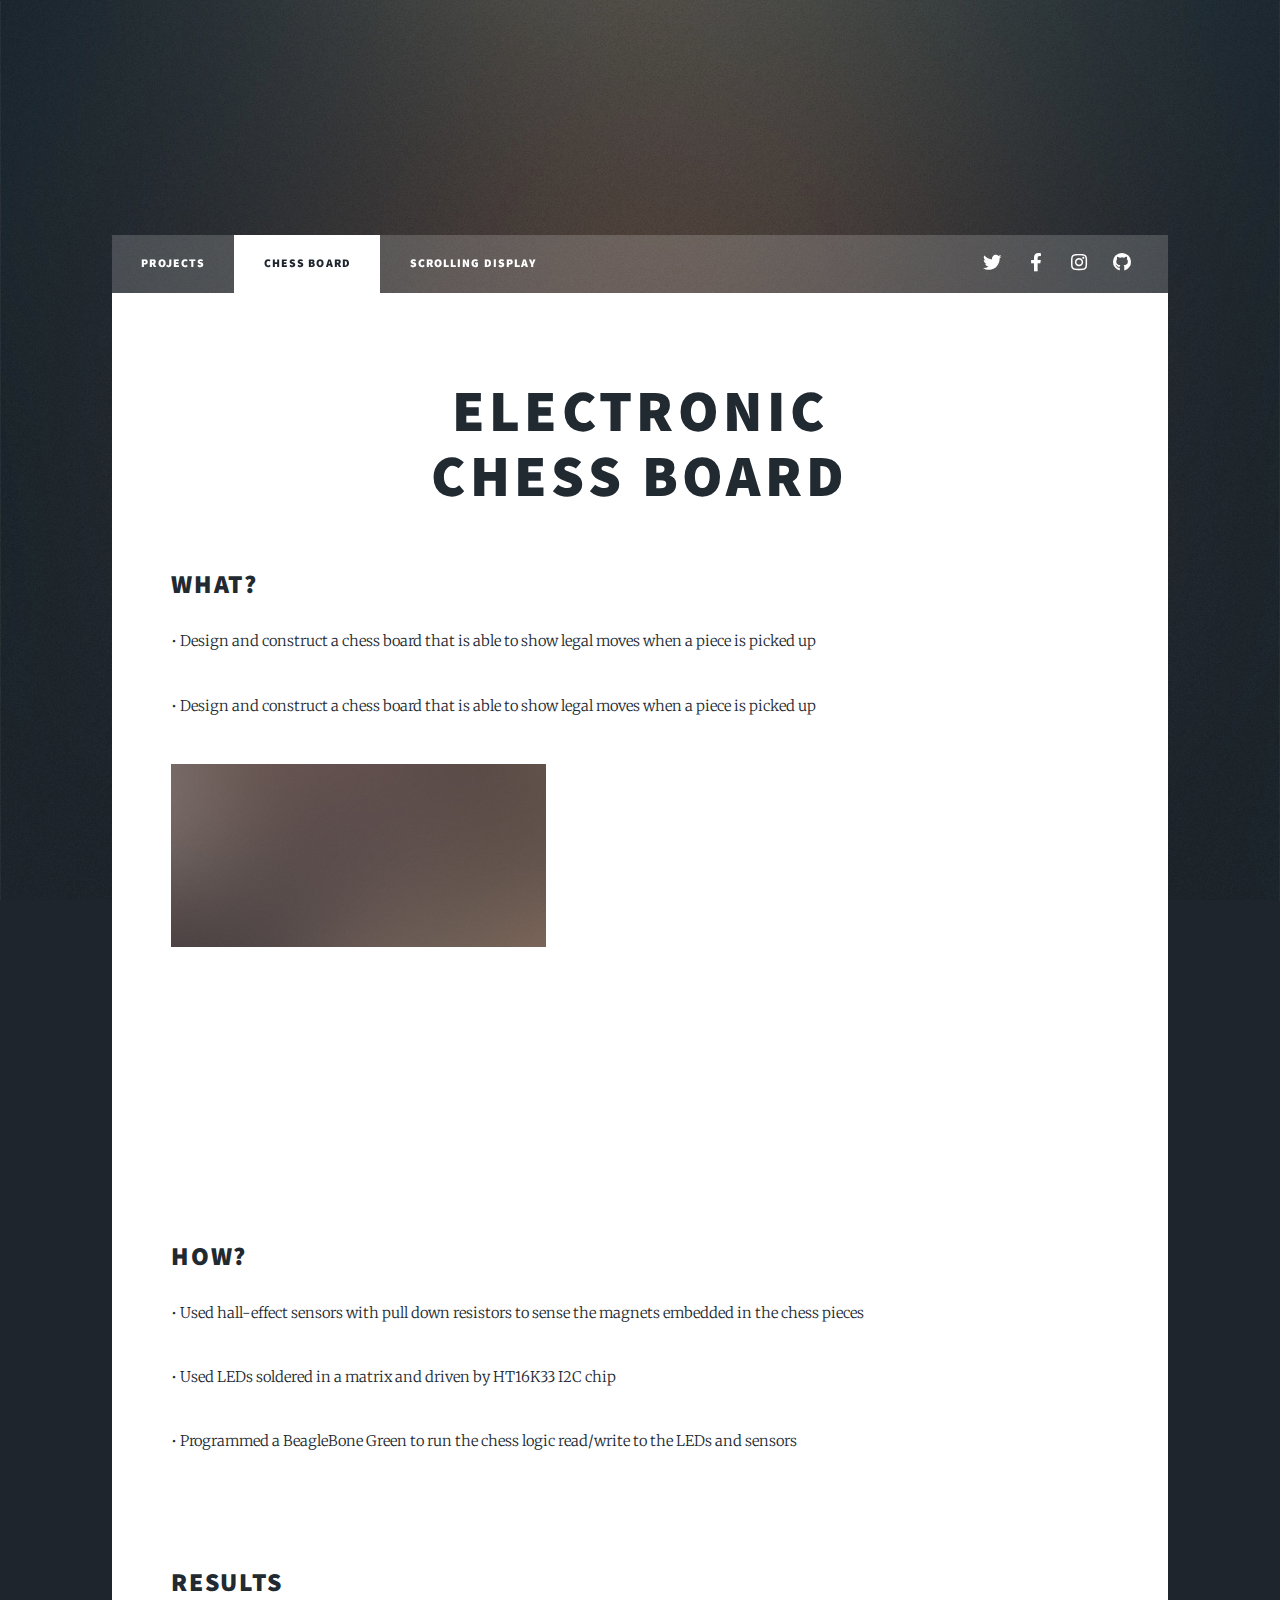
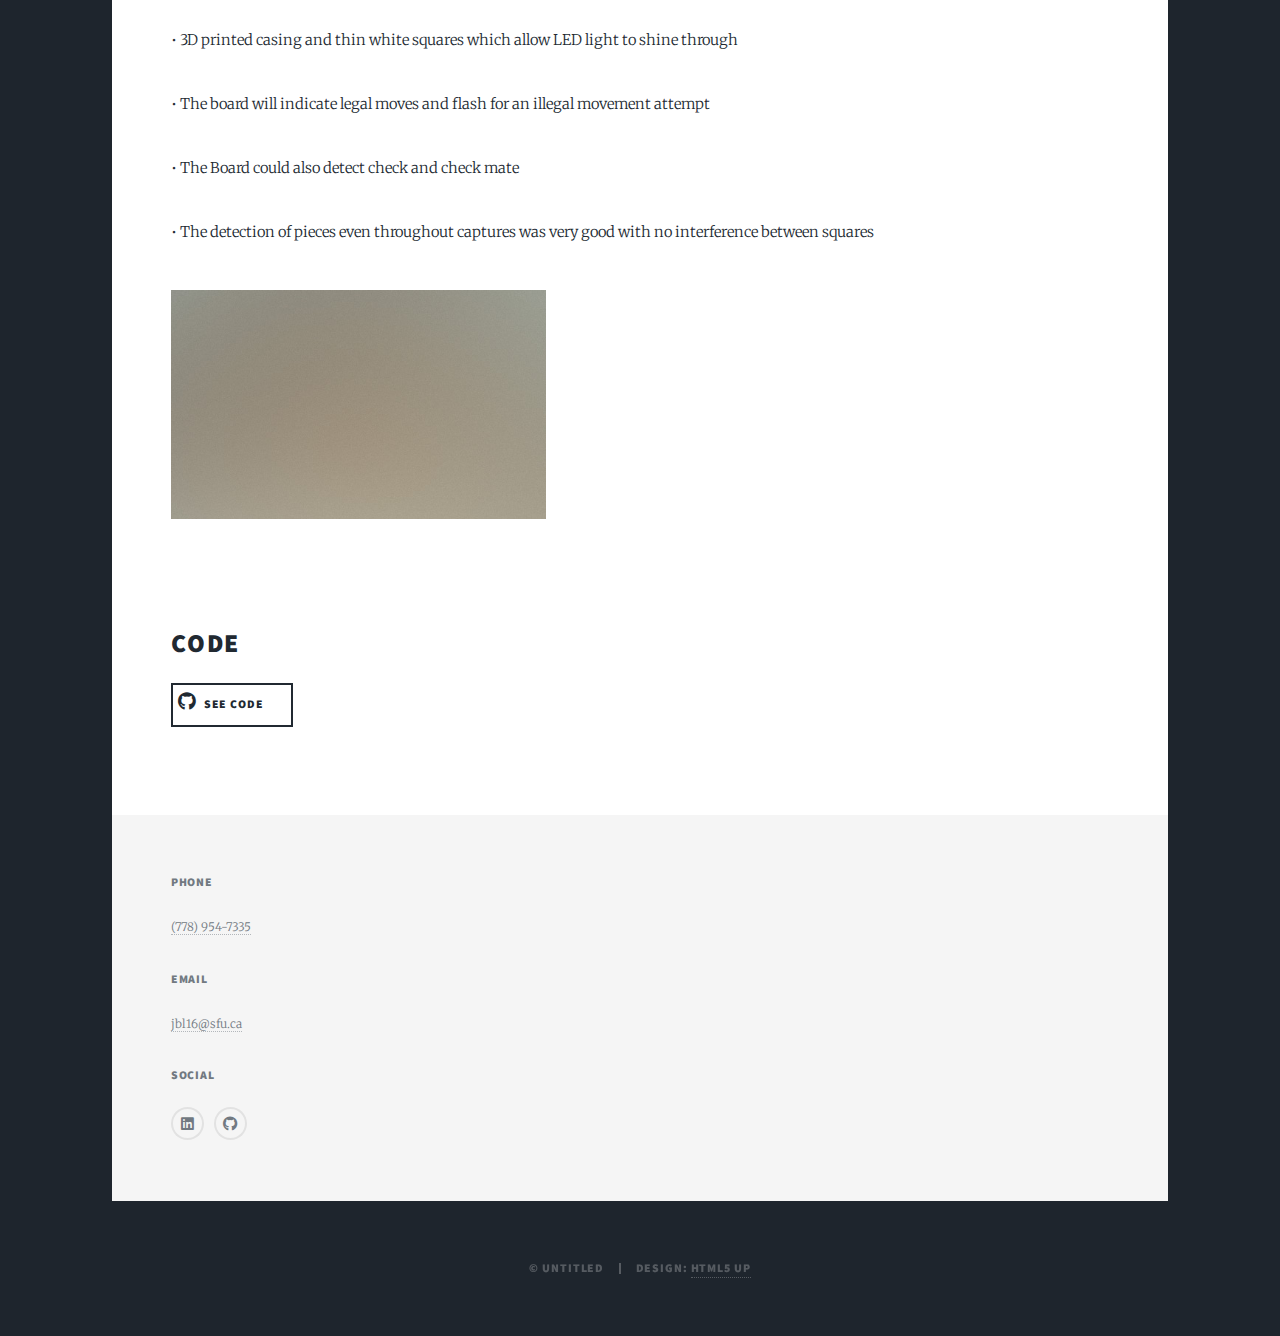
==== chess.html @ 7f292032 "Add files via upload" ====
<!DOCTYPE HTML>
<!--
	Massively by HTML5 UP
	html5up.net | @ajlkn
	Free for personal and commercial use under the CCA 3.0 license (html5up.net/license)
-->
<html>
	<head>
		<title>Generic Page - Massively by HTML5 UP</title>
		<meta charset="utf-8" />
		<meta name="viewport" content="width=device-width, initial-scale=1, user-scalable=no" />
		<link rel="stylesheet" href="assets/css/main.css" />
		<noscript><link rel="stylesheet" href="assets/css/noscript.css" /></noscript>
	</head>
	<body class="is-preload">

		<!-- Wrapper -->
			<div id="wrapper">

				<!-- Header -->
					<header id="header">
					
					</header>

				<!-- Nav -->
					<nav id="nav">
						<ul class="links">
							<li><a href="index.html">Projects</a></li>
							<li class="active"><a href="chess.html">chess Board</a></li>
							<li><a href="fpga.html">scrolling display</a></li>
						</ul>
						<ul class="icons">
							<li><a href="#" class="icon brands fa-twitter"><span class="label">Twitter</span></a></li>
							<li><a href="#" class="icon brands fa-facebook-f"><span class="label">Facebook</span></a></li>
							<li><a href="#" class="icon brands fa-instagram"><span class="label">Instagram</span></a></li>
							<li><a href="#" class="icon brands fa-github"><span class="label">GitHub</span></a></li>
						</ul>
					</nav>

				<!-- Main -->
					<div id="main">

						<!-- Post -->
							<section class="post">
								<header class="major">
									<h1>Electronic<br />
									chess board</h1>
								
								</header>
								<div class="text-section">
									<h2>What?</h2>
									<p>•	Design and construct a chess board that is able to show legal moves when a piece is picked up</p>
									<p>•	Design and construct a chess board that is able to show legal moves when a piece is picked up</p>
									</div>
								<div class="image left"><img src="images/pic01.jpg" alt="" /></div>
								
							
								<div><span style="padding-left:30px;"></span></div>
								<div><span style="padding-left:30px;"></span></div>
								<div><span style="padding-left:30px;"></span></div>
								<div><span style="padding-left:30px;"></span></div>
								<div><span style="padding-left:30px;"></span></div>
								<div><span style="padding-left:30px;"></span></div>
								<div><span style="padding-left:30px;"></span></div>
								<div><span style="padding-left:30px;"></span></div>
								<div><span style="padding-left:30px;"></span></div>
								<div><span style="padding-left:30px;"></span></div>
								<div><span style="padding-left:30px;"></span></div>
								<div><span style="padding-left:30px;"></span></div>
								<div><span style="padding-left:30px;"></span></div>
								<div><span style="padding-left:30px;"></span></div>
								<div class="text-section">
								<h2>How?</h2>
								<p>•	Used hall-effect sensors with pull down resistors to sense the magnets embedded in the chess pieces</p>
								<p>•	Used LEDs soldered in a matrix and driven by HT16K33 I2C chip</p>
								<p>•	Programmed a BeagleBone Green to run the chess logic read/write to the LEDs and sensors</p>	
							
								<div class="image fit"><img src="images/open.jpg" alt="" /></div>
								<div><span style="padding-left:30px;"></span></div>

								
								<div class="text-section">
									<h2>Results</h2>
									<p>•	3D printed casing and thin white squares which allow LED light to shine through</p>
									<p>•	The board will indicate legal moves and flash for an illegal movement attempt</p>
									<p>•	The Board could also detect check and check mate</p>	
									<p>•	The detection of pieces even throughout captures was very good with no interference between squares </p>	
									</div>
								<div class="image left"><img src="images/pic02.jpg" alt="" /></div>
								<div><span style="padding-left:30px;"></span></div>
								<div><span style="padding-left:30px;"></span></div>
								<div><span style="padding-left:30px;"></span></div>
								<div><span style="padding-left:30px;"></span></div>
								<div><span style="padding-left:30px;"></span></div>
								<div><span style="padding-left:30px;"></span></div>
								<div><span style="padding-left:30px;"></span></div>
								<div><span style="padding-left:30px;"></span></div>
								<div><span style="padding-left:30px;"></span></div>
								<div><span style="padding-left:30px;"></span></div>
								
								<div class="text-section">
								<h2>Code</h2>
								<ul class="icons button">
								<li><a href="https://github.com/cactuscontact/Chess-Board" class="icon brands alt fa-github"><span class="label">GitHub</span>see code</a></li>
							    </ul>
							    </div>
							</section>

							

					</div>
					

				<!-- Footer -->
				<footer id="footer">
					<section>
						
					<section class="split contact">
						
						<section>
							<h3>Phone</h3>
							<p><a href="#">(778) 954-7335</a></p>
						</section>
						<section>
							<h3>Email</h3>
							<p><a href="#">jbl16@sfu.ca</a></p>
						</section>
						<section>
							<h3>Social</h3>
							<ul class="icons alt">
								<li><a href="https://www.linkedin.com/in/joellerner-ee" class="icon brands alt fa-linkedin"><span class="label">linkedin</span></a></li>
								<li><a href="https://github.com/cactuscontact" class="icon brands alt fa-github"><span class="label">GitHub</span></a></li>
							</ul>
						</section>
					</section>
				</footer>

				<!-- Copyright -->
					<div id="copyright">
						<ul><li>&copy; Untitled</li><li>Design: <a href="https://html5up.net">HTML5 UP</a></li></ul>
					</div>

			</div>

		<!-- Scripts -->
			<script src="assets/js/jquery.min.js"></script>
			<script src="assets/js/jquery.scrollex.min.js"></script>
			<script src="assets/js/jquery.scrolly.min.js"></script>
			<script src="assets/js/browser.min.js"></script>
			<script src="assets/js/breakpoints.min.js"></script>
			<script src="assets/js/util.js"></script>
			<script src="assets/js/main.js"></script>

	</body>
</html>
---- assets/css/main.css ----
@import url(fontawesome-all.min.css);
@import url("https://fonts.googleapis.com/css?family=Merriweather:300,700,300italic,700italic|Source+Sans+Pro:900");

/*
	Massively by HTML5 UP
	html5up.net | @ajlkn
	Free for personal and commercial use under the CCA 3.0 license (html5up.net/license)
*/

html, body, div, span, applet, object,
iframe, h1, h2, h3, h4, h5, h6, p, blockquote,
pre, a, abbr, acronym, address, big, cite,
code, del, dfn, em, img, ins, kbd, q, s, samp,
small, strike, strong, sub, sup, tt, var, b,
u, i, center, dl, dt, dd, ol, ul, li, fieldset,
form, label, legend, table, caption, tbody,
tfoot, thead, tr, th, td, article, aside,
canvas, details, embed, figure, figcaption,
footer, header, hgroup, menu, nav, output, ruby,
section, summary, time, mark, audio, video {
	margin: 0;
	padding: 0;
	border: 0;
	font-size: 100%;
	font: inherit;
	vertical-align: baseline;}

article, aside, details, figcaption, figure,
footer, header, hgroup, menu, nav, section {
	display: block;}

body {
	line-height: 1;
}

ol, ul {
	list-style: none;
}

blockquote, q {
	quotes: none;
}

	blockquote:before, blockquote:after, q:before, q:after {
		content: '';
		content: none;
	}

table {
	border-collapse: collapse;
	border-spacing: 0;
}

body {
	-webkit-text-size-adjust: none;
}

mark {
	background-color: transparent;
	color: inherit;
}

input::-moz-focus-inner {
	border: 0;
	padding: 0;
}

input, select, textarea {
	-moz-appearance: none;
	-webkit-appearance: none;
	-ms-appearance: none;
	appearance: none;
}

/* Basic */

	@-ms-viewport {
		width: device-width;
	}

	body {
		-ms-overflow-style: scrollbar;
	}

	@media screen and (max-width: 480px) {

		html, body {
			min-width: 320px;
		}

	}

	html {
		box-sizing: border-box;
	}

	*, *:before, *:after {
		box-sizing: inherit;
	}

	body {
		background-color: #1e252d;
	}

		body.is-preload *, body.is-preload *:before, body.is-preload *:after {
			-moz-animation: none !important;
			-webkit-animation: none !important;
			-ms-animation: none !important;
			animation: none !important;
			-moz-transition: none !important;
			-webkit-transition: none !important;
			-ms-transition: none !important;
			transition: none !important;
		}

/* Type */

	html {
		font-size: 16pt;
	}

		@media screen and (max-width: 1680px) {

			html {
				font-size: 12pt;
			}

		}

		@media screen and (max-width: 1280px) {

			html {
				font-size: 11pt;
			}

		}

		@media screen and (max-width: 360px) {

			html {
				font-size: 10pt;
			}

		}

	body {
		color: #212931;
	}

	body, input, select, textarea {
		font-family: "Merriweather", Georgia, serif;
		font-weight: 300;
		font-size: 1rem;
		line-height: 2.375;
	}

	a {
		-moz-transition: color 0.2s ease-in-out, background-color 0.2s ease-in-out, border-color 0.2s ease-in-out, box-shadow 0.2s ease-in-out;
		-webkit-transition: color 0.2s ease-in-out, background-color 0.2s ease-in-out, border-color 0.2s ease-in-out, box-shadow 0.2s ease-in-out;
		-ms-transition: color 0.2s ease-in-out, background-color 0.2s ease-in-out, border-color 0.2s ease-in-out, box-shadow 0.2s ease-in-out;
		transition: color 0.2s ease-in-out, background-color 0.2s ease-in-out, border-color 0.2s ease-in-out, box-shadow 0.2s ease-in-out;
		border-bottom: dotted 1px;
		text-decoration: none;
	}

		a:hover {
			border-bottom-color: transparent;
		}

	strong, b {
		font-weight: 600;
	}

	em, i {
		font-style: italic;
	}

	p {
		text-align: justify;
		margin: 0 0 2rem 0;
	}

	h1, h2, h3, h4, h5, h6 {
		font-family: "Source Sans Pro", Helvetica, sans-serif;
		font-weight: 900;
		line-height: 1.5;
		letter-spacing: 0.075em;
		text-transform: uppercase;
		margin: 0 0 1rem 0;
	}

		h1 a, h2 a, h3 a, h4 a, h5 a, h6 a {
			border-bottom: 0;
			color: inherit;
			text-decoration: none;
		}

	h1 {
		font-size: 4rem;
		line-height: 1.1;
		margin: 0 0 2rem 0;
	}

	h2 {
		font-size: 1.75rem;
		line-height: 1.3;
		margin: 0 0 1.5rem 0;
	}

	h3 {
		font-size: 1.25rem;
		margin: 0 0 1.5rem 0;
	}

	h4 {
		font-size: 1rem;
	}

	h5 {
		font-size: 0.9rem;
	}

	h6 {
		font-size: 0.8rem;
	}

	sub {
		font-size: 0.8rem;
		position: relative;
		top: 0.5rem;
	}

	sup {
		font-size: 0.8rem;
		position: relative;
		top: -0.5rem;
	}

	blockquote {
		border-left: solid 4px;
		font-style: italic;
		margin: 0 0 2rem 0;
		padding: 0.5rem 0 0.5rem 2rem;
	}

	code {
		border: solid 2px;
		font-family: "Courier New", monospace;
		font-size: 0.9rem;
		margin: 0 0.25rem;
		padding: 0.25rem 0.65rem;
	}

	pre {
		-webkit-overflow-scrolling: touch;
		font-family: "Courier New", monospace;
		font-size: 0.9rem;
		margin: 0 0 2rem 0;
	}

		pre code {
			display: block;
			line-height: 1.75;
			padding: 1rem 1.5rem;
			overflow-x: auto;
		}

	hr {
		border: 0;
		border-bottom: solid 2px;
		margin: 3rem 0;
	}

		hr.major {
			margin: 5rem 0;
		}

	.align-left {
		text-align: left;
	}

	.align-center {
		text-align: center;
	}

	.align-right {
		text-align: right;
	}

	input, select, textarea {
		color: #212931;
	}

	a {
		color: #212931;
		border-bottom-color: rgba(33, 41, 49, 0.5);
	}

		a:hover {
			border-bottom-color: transparent;
			color: #18bfef !important;
		}

	strong, b {
		color: #212931;
	}

	h1, h2, h3, h4, h5, h6 {
		color: #212931;
	}

	blockquote {
		border-left-color: #eeeeee;
	}

	code {
		background: rgba(220, 220, 220, 0.25);
		border-color: #eeeeee;
	}

	hr {
		border-bottom-color: #eeeeee;
	}

/* Row */

	.row {
		display: flex;
		flex-wrap: wrap;
		box-sizing: border-box;
		align-items: stretch;
	}

		.row > * {
			box-sizing: border-box;
		}

		.row.gtr-uniform > * > :last-child {
			margin-bottom: 0;
		}

		.row.aln-left {
			justify-content: flex-start;
		}

		.row.aln-center {
			justify-content: center;
		}

		.row.aln-right {
			justify-content: flex-end;
		}

		.row.aln-top {
			align-items: flex-start;
		}

		.row.aln-middle {
			align-items: center;
		}

		.row.aln-bottom {
			align-items: flex-end;
		}

		.row > .imp {
			order: -1;
		}

		.row > .col-1 {
			width: 8.33333%;
		}

		.row > .off-1 {
			margin-left: 8.33333%;
		}

		.row > .col-2 {
			width: 16.66667%;
		}

		.row > .off-2 {
			margin-left: 16.66667%;
		}

		.row > .col-3 {
			width: 25%;
		}

		.row > .off-3 {
			margin-left: 25%;
		}

		.row > .col-4 {
			width: 33.33333%;
		}

		.row > .off-4 {
			margin-left: 33.33333%;
		}

		.row > .col-5 {
			width: 41.66667%;
		}

		.row > .off-5 {
			margin-left: 41.66667%;
		}

		.row > .col-6 {
			width: 50%;
		}

		.row > .off-6 {
			margin-left: 50%;
		}

		.row > .col-7 {
			width: 58.33333%;
		}

		.row > .off-7 {
			margin-left: 58.33333%;
		}

		.row > .col-8 {
			width: 66.66667%;
		}

		.row > .off-8 {
			margin-left: 66.66667%;
		}

		.row > .col-9 {
			width: 75%;
		}

		.row > .off-9 {
			margin-left: 75%;
		}

		.row > .col-10 {
			width: 83.33333%;
		}

		.row > .off-10 {
			margin-left: 83.33333%;
		}

		.row > .col-11 {
			width: 91.66667%;
		}

		.row > .off-11 {
			margin-left: 91.66667%;
		}

		.row > .col-12 {
			width: 100%;
		}

		.row > .off-12 {
			margin-left: 100%;
		}

		.row.gtr-0 {
			margin-top: 0;
			margin-left: 0rem;
		}

			.row.gtr-0 > * {
				padding: 0 0 0 0rem;
			}

			.row.gtr-0.gtr-uniform {
				margin-top: 0rem;
			}

				.row.gtr-0.gtr-uniform > * {
					padding-top: 0rem;
				}

		.row.gtr-25 {
			margin-top: 0;
			margin-left: -0.375rem;
		}

			.row.gtr-25 > * {
				padding: 0 0 0 0.375rem;
			}

			.row.gtr-25.gtr-uniform {
				margin-top: -0.375rem;
			}

				.row.gtr-25.gtr-uniform > * {
					padding-top: 0.375rem;
				}

		.row.gtr-50 {
			margin-top: 0;
			margin-left: -0.75rem;
		}

			.row.gtr-50 > * {
				padding: 0 0 0 0.75rem;
			}

			.row.gtr-50.gtr-uniform {
				margin-top: -0.75rem;
			}

				.row.gtr-50.gtr-uniform > * {
					padding-top: 0.75rem;
				}

		.row {
			margin-top: 0;
			margin-left: -1.5rem;
		}

			.row > * {
				padding: 0 0 0 1.5rem;
			}

			.row.gtr-uniform {
				margin-top: -1.5rem;
			}

				.row.gtr-uniform > * {
					padding-top: 1.5rem;
				}

		.row.gtr-150 {
			margin-top: 0;
			margin-left: -2.25rem;
		}

			.row.gtr-150 > * {
				padding: 0 0 0 2.25rem;
			}

			.row.gtr-150.gtr-uniform {
				margin-top: -2.25rem;
			}

				.row.gtr-150.gtr-uniform > * {
					padding-top: 2.25rem;
				}

		.row.gtr-200 {
			margin-top: 0;
			margin-left: -3rem;
		}

			.row.gtr-200 > * {
				padding: 0 0 0 3rem;
			}

			.row.gtr-200.gtr-uniform {
				margin-top: -3rem;
			}

				.row.gtr-200.gtr-uniform > * {
					padding-top: 3rem;
				}

		@media screen and (max-width: 1680px) {

			.row {
				display: flex;
				flex-wrap: wrap;
				box-sizing: border-box;
				align-items: stretch;
			}

				.row > * {
					box-sizing: border-box;
				}

				.row.gtr-uniform > * > :last-child {
					margin-bottom: 0;
				}

				.row.aln-left {
					justify-content: flex-start;
				}

				.row.aln-center {
					justify-content: center;
				}

				.row.aln-right {
					justify-content: flex-end;
				}

				.row.aln-top {
					align-items: flex-start;
				}

				.row.aln-middle {
					align-items: center;
				}

				.row.aln-bottom {
					align-items: flex-end;
				}

				.row > .imp-xlarge {
					order: -1;
				}

				.row > .col-1-xlarge {
					width: 8.33333%;
				}

				.row > .off-1-xlarge {
					margin-left: 8.33333%;
				}

				.row > .col-2-xlarge {
					width: 16.66667%;
				}

				.row > .off-2-xlarge {
					margin-left: 16.66667%;
				}

				.row > .col-3-xlarge {
					width: 25%;
				}

				.row > .off-3-xlarge {
					margin-left: 25%;
				}

				.row > .col-4-xlarge {
					width: 33.33333%;
				}

				.row > .off-4-xlarge {
					margin-left: 33.33333%;
				}

				.row > .col-5-xlarge {
					width: 41.66667%;
				}

				.row > .off-5-xlarge {
					margin-left: 41.66667%;
				}

				.row > .col-6-xlarge {
					width: 50%;
				}

				.row > .off-6-xlarge {
					margin-left: 50%;
				}

				.row > .col-7-xlarge {
					width: 58.33333%;
				}

				.row > .off-7-xlarge {
					margin-left: 58.33333%;
				}

				.row > .col-8-xlarge {
					width: 66.66667%;
				}

				.row > .off-8-xlarge {
					margin-left: 66.66667%;
				}

				.row > .col-9-xlarge {
					width: 75%;
				}

				.row > .off-9-xlarge {
					margin-left: 75%;
				}

				.row > .col-10-xlarge {
					width: 83.33333%;
				}

				.row > .off-10-xlarge {
					margin-left: 83.33333%;
				}

				.row > .col-11-xlarge {
					width: 91.66667%;
				}

				.row > .off-11-xlarge {
					margin-left: 91.66667%;
				}

				.row > .col-12-xlarge {
					width: 100%;
				}

				.row > .off-12-xlarge {
					margin-left: 100%;
				}

				.row.gtr-0 {
					margin-top: 0;
					margin-left: 0rem;
				}

					.row.gtr-0 > * {
						padding: 0 0 0 0rem;
					}

					.row.gtr-0.gtr-uniform {
						margin-top: 0rem;
					}

						.row.gtr-0.gtr-uniform > * {
							padding-top: 0rem;
						}

				.row.gtr-25 {
					margin-top: 0;
					margin-left: -0.375rem;
				}

					.row.gtr-25 > * {
						padding: 0 0 0 0.375rem;
					}

					.row.gtr-25.gtr-uniform {
						margin-top: -0.375rem;
					}

						.row.gtr-25.gtr-uniform > * {
							padding-top: 0.375rem;
						}

				.row.gtr-50 {
					margin-top: 0;
					margin-left: -0.75rem;
				}

					.row.gtr-50 > * {
						padding: 0 0 0 0.75rem;
					}

					.row.gtr-50.gtr-uniform {
						margin-top: -0.75rem;
					}

						.row.gtr-50.gtr-uniform > * {
							padding-top: 0.75rem;
						}

				.row {
					margin-top: 0;
					margin-left: -1.5rem;
				}

					.row > * {
						padding: 0 0 0 1.5rem;
					}

					.row.gtr-uniform {
						margin-top: -1.5rem;
					}

						.row.gtr-uniform > * {
							padding-top: 1.5rem;
						}

				.row.gtr-150 {
					margin-top: 0;
					margin-left: -2.25rem;
				}

					.row.gtr-150 > * {
						padding: 0 0 0 2.25rem;
					}

					.row.gtr-150.gtr-uniform {
						margin-top: -2.25rem;
					}

						.row.gtr-150.gtr-uniform > * {
							padding-top: 2.25rem;
						}

				.row.gtr-200 {
					margin-top: 0;
					margin-left: -3rem;
				}

					.row.gtr-200 > * {
						padding: 0 0 0 3rem;
					}

					.row.gtr-200.gtr-uniform {
						margin-top: -3rem;
					}

						.row.gtr-200.gtr-uniform > * {
							padding-top: 3rem;
						}

		}

		@media screen and (max-width: 1280px) {

			.row {
				display: flex;
				flex-wrap: wrap;
				box-sizing: border-box;
				align-items: stretch;
			}

				.row > * {
					box-sizing: border-box;
				}

				.row.gtr-uniform > * > :last-child {
					margin-bottom: 0;
				}

				.row.aln-left {
					justify-content: flex-start;
				}

				.row.aln-center {
					justify-content: center;
				}

				.row.aln-right {
					justify-content: flex-end;
				}

				.row.aln-top {
					align-items: flex-start;
				}

				.row.aln-middle {
					align-items: center;
				}

				.row.aln-bottom {
					align-items: flex-end;
				}

				.row > .imp-large {
					order: -1;
				}

				.row > .col-1-large {
					width: 8.33333%;
				}

				.row > .off-1-large {
					margin-left: 8.33333%;
				}

				.row > .col-2-large {
					width: 16.66667%;
				}

				.row > .off-2-large {
					margin-left: 16.66667%;
				}

				.row > .col-3-large {
					width: 25%;
				}

				.row > .off-3-large {
					margin-left: 25%;
				}

				.row > .col-4-large {
					width: 33.33333%;
				}

				.row > .off-4-large {
					margin-left: 33.33333%;
				}

				.row > .col-5-large {
					width: 41.66667%;
				}

				.row > .off-5-large {
					margin-left: 41.66667%;
				}

				.row > .col-6-large {
					width: 50%;
				}

				.row > .off-6-large {
					margin-left: 50%;
				}

				.row > .col-7-large {
					width: 58.33333%;
				}

				.row > .off-7-large {
					margin-left: 58.33333%;
				}

				.row > .col-8-large {
					width: 66.66667%;
				}

				.row > .off-8-large {
					margin-left: 66.66667%;
				}

				.row > .col-9-large {
					width: 75%;
				}

				.row > .off-9-large {
					margin-left: 75%;
				}

				.row > .col-10-large {
					width: 83.33333%;
				}

				.row > .off-10-large {
					margin-left: 83.33333%;
				}

				.row > .col-11-large {
					width: 91.66667%;
				}

				.row > .off-11-large {
					margin-left: 91.66667%;
				}

				.row > .col-12-large {
					width: 100%;
				}

				.row > .off-12-large {
					margin-left: 100%;
				}

				.row.gtr-0 {
					margin-top: 0;
					margin-left: 0rem;
				}

					.row.gtr-0 > * {
						padding: 0 0 0 0rem;
					}

					.row.gtr-0.gtr-uniform {
						margin-top: 0rem;
					}

						.row.gtr-0.gtr-uniform > * {
							padding-top: 0rem;
						}

				.row.gtr-25 {
					margin-top: 0;
					margin-left: -0.375rem;
				}

					.row.gtr-25 > * {
						padding: 0 0 0 0.375rem;
					}

					.row.gtr-25.gtr-uniform {
						margin-top: -0.375rem;
					}

						.row.gtr-25.gtr-uniform > * {
							padding-top: 0.375rem;
						}

				.row.gtr-50 {
					margin-top: 0;
					margin-left: -0.75rem;
				}

					.row.gtr-50 > * {
						padding: 0 0 0 0.75rem;
					}

					.row.gtr-50.gtr-uniform {
						margin-top: -0.75rem;
					}

						.row.gtr-50.gtr-uniform > * {
							padding-top: 0.75rem;
						}

				.row {
					margin-top: 0;
					margin-left: -1.5rem;
				}

					.row > * {
						padding: 0 0 0 1.5rem;
					}

					.row.gtr-uniform {
						margin-top: -1.5rem;
					}

						.row.gtr-uniform > * {
							padding-top: 1.5rem;
						}

				.row.gtr-150 {
					margin-top: 0;
					margin-left: -2.25rem;
				}

					.row.gtr-150 > * {
						padding: 0 0 0 2.25rem;
					}

					.row.gtr-150.gtr-uniform {
						margin-top: -2.25rem;
					}

						.row.gtr-150.gtr-uniform > * {
							padding-top: 2.25rem;
						}

				.row.gtr-200 {
					margin-top: 0;
					margin-left: -3rem;
				}

					.row.gtr-200 > * {
						padding: 0 0 0 3rem;
					}

					.row.gtr-200.gtr-uniform {
						margin-top: -3rem;
					}

						.row.gtr-200.gtr-uniform > * {
							padding-top: 3rem;
						}

		}

		@media screen and (max-width: 980px) {

			.row {
				display: flex;
				flex-wrap: wrap;
				box-sizing: border-box;
				align-items: stretch;
			}

				.row > * {
					box-sizing: border-box;
				}

				.row.gtr-uniform > * > :last-child {
					margin-bottom: 0;
				}

				.row.aln-left {
					justify-content: flex-start;
				}

				.row.aln-center {
					justify-content: center;
				}

				.row.aln-right {
					justify-content: flex-end;
				}

				.row.aln-top {
					align-items: flex-start;
				}

				.row.aln-middle {
					align-items: center;
				}

				.row.aln-bottom {
					align-items: flex-end;
				}

				.row > .imp-medium {
					order: -1;
				}

				.row > .col-1-medium {
					width: 8.33333%;
				}

				.row > .off-1-medium {
					margin-left: 8.33333%;
				}

				.row > .col-2-medium {
					width: 16.66667%;
				}

				.row > .off-2-medium {
					margin-left: 16.66667%;
				}

				.row > .col-3-medium {
					width: 25%;
				}

				.row > .off-3-medium {
					margin-left: 25%;
				}

				.row > .col-4-medium {
					width: 33.33333%;
				}

				.row > .off-4-medium {
					margin-left: 33.33333%;
				}

				.row > .col-5-medium {
					width: 41.66667%;
				}

				.row > .off-5-medium {
					margin-left: 41.66667%;
				}

				.row > .col-6-medium {
					width: 50%;
				}

				.row > .off-6-medium {
					margin-left: 50%;
				}

				.row > .col-7-medium {
					width: 58.33333%;
				}

				.row > .off-7-medium {
					margin-left: 58.33333%;
				}

				.row > .col-8-medium {
					width: 66.66667%;
				}

				.row > .off-8-medium {
					margin-left: 66.66667%;
				}

				.row > .col-9-medium {
					width: 75%;
				}

				.row > .off-9-medium {
					margin-left: 75%;
				}

				.row > .col-10-medium {
					width: 83.33333%;
				}

				.row > .off-10-medium {
					margin-left: 83.33333%;
				}

				.row > .col-11-medium {
					width: 91.66667%;
				}

				.row > .off-11-medium {
					margin-left: 91.66667%;
				}

				.row > .col-12-medium {
					width: 100%;
				}

				.row > .off-12-medium {
					margin-left: 100%;
				}

				.row.gtr-0 {
					margin-top: 0;
					margin-left: 0rem;
				}

					.row.gtr-0 > * {
						padding: 0 0 0 0rem;
					}

					.row.gtr-0.gtr-uniform {
						margin-top: 0rem;
					}

						.row.gtr-0.gtr-uniform > * {
							padding-top: 0rem;
						}

				.row.gtr-25 {
					margin-top: 0;
					margin-left: -0.375rem;
				}

					.row.gtr-25 > * {
						padding: 0 0 0 0.375rem;
					}

					.row.gtr-25.gtr-uniform {
						margin-top: -0.375rem;
					}

						.row.gtr-25.gtr-uniform > * {
							padding-top: 0.375rem;
						}

				.row.gtr-50 {
					margin-top: 0;
					margin-left: -0.75rem;
				}

					.row.gtr-50 > * {
						padding: 0 0 0 0.75rem;
					}

					.row.gtr-50.gtr-uniform {
						margin-top: -0.75rem;
					}

						.row.gtr-50.gtr-uniform > * {
							padding-top: 0.75rem;
						}

				.row {
					margin-top: 0;
					margin-left: -1.5rem;
				}

					.row > * {
						padding: 0 0 0 1.5rem;
					}

					.row.gtr-uniform {
						margin-top: -1.5rem;
					}

						.row.gtr-uniform > * {
							padding-top: 1.5rem;
						}

				.row.gtr-150 {
					margin-top: 0;
					margin-left: -2.25rem;
				}

					.row.gtr-150 > * {
						padding: 0 0 0 2.25rem;
					}

					.row.gtr-150.gtr-uniform {
						margin-top: -2.25rem;
					}

						.row.gtr-150.gtr-uniform > * {
							padding-top: 2.25rem;
						}

				.row.gtr-200 {
					margin-top: 0;
					margin-left: -3rem;
				}

					.row.gtr-200 > * {
						padding: 0 0 0 3rem;
					}

					.row.gtr-200.gtr-uniform {
						margin-top: -3rem;
					}

						.row.gtr-200.gtr-uniform > * {
							padding-top: 3rem;
						}

		}

		@media screen and (max-width: 736px) {

			.row {
				display: flex;
				flex-wrap: wrap;
				box-sizing: border-box;
				align-items: stretch;
			}

				.row > * {
					box-sizing: border-box;
				}

				.row.gtr-uniform > * > :last-child {
					margin-bottom: 0;
				}

				.row.aln-left {
					justify-content: flex-start;
				}

				.row.aln-center {
					justify-content: center;
				}

				.row.aln-right {
					justify-content: flex-end;
				}

				.row.aln-top {
					align-items: flex-start;
				}

				.row.aln-middle {
					align-items: center;
				}

				.row.aln-bottom {
					align-items: flex-end;
				}

				.row > .imp-small {
					order: -1;
				}

				.row > .col-1-small {
					width: 8.33333%;
				}

				.row > .off-1-small {
					margin-left: 8.33333%;
				}

				.row > .col-2-small {
					width: 16.66667%;
				}

				.row > .off-2-small {
					margin-left: 16.66667%;
				}

				.row > .col-3-small {
					width: 25%;
				}

				.row > .off-3-small {
					margin-left: 25%;
				}

				.row > .col-4-small {
					width: 33.33333%;
				}

				.row > .off-4-small {
					margin-left: 33.33333%;
				}

				.row > .col-5-small {
					width: 41.66667%;
				}

				.row > .off-5-small {
					margin-left: 41.66667%;
				}

				.row > .col-6-small {
					width: 50%;
				}

				.row > .off-6-small {
					margin-left: 50%;
				}

				.row > .col-7-small {
					width: 58.33333%;
				}

				.row > .off-7-small {
					margin-left: 58.33333%;
				}

				.row > .col-8-small {
					width: 66.66667%;
				}

				.row > .off-8-small {
					margin-left: 66.66667%;
				}

				.row > .col-9-small {
					width: 75%;
				}

				.row > .off-9-small {
					margin-left: 75%;
				}

				.row > .col-10-small {
					width: 83.33333%;
				}

				.row > .off-10-small {
					margin-left: 83.33333%;
				}

				.row > .col-11-small {
					width: 91.66667%;
				}

				.row > .off-11-small {
					margin-left: 91.66667%;
				}

				.row > .col-12-small {
					width: 100%;
				}

				.row > .off-12-small {
					margin-left: 100%;
				}

				.row.gtr-0 {
					margin-top: 0;
					margin-left: 0rem;
				}

					.row.gtr-0 > * {
						padding: 0 0 0 0rem;
					}

					.row.gtr-0.gtr-uniform {
						margin-top: 0rem;
					}

						.row.gtr-0.gtr-uniform > * {
							padding-top: 0rem;
						}

				.row.gtr-25 {
					margin-top: 0;
					margin-left: -0.375rem;
				}

					.row.gtr-25 > * {
						padding: 0 0 0 0.375rem;
					}

					.row.gtr-25.gtr-uniform {
						margin-top: -0.375rem;
					}

						.row.gtr-25.gtr-uniform > * {
							padding-top: 0.375rem;
						}

				.row.gtr-50 {
					margin-top: 0;
					margin-left: -0.75rem;
				}

					.row.gtr-50 > * {
						padding: 0 0 0 0.75rem;
					}

					.row.gtr-50.gtr-uniform {
						margin-top: -0.75rem;
					}

						.row.gtr-50.gtr-uniform > * {
							padding-top: 0.75rem;
						}

				.row {
					margin-top: 0;
					margin-left: -1.5rem;
				}

					.row > * {
						padding: 0 0 0 1.5rem;
					}

					.row.gtr-uniform {
						margin-top: -1.5rem;
					}

						.row.gtr-uniform > * {
							padding-top: 1.5rem;
						}

				.row.gtr-150 {
					margin-top: 0;
					margin-left: -2.25rem;
				}

					.row.gtr-150 > * {
						padding: 0 0 0 2.25rem;
					}

					.row.gtr-150.gtr-uniform {
						margin-top: -2.25rem;
					}

						.row.gtr-150.gtr-uniform > * {
							padding-top: 2.25rem;
						}

				.row.gtr-200 {
					margin-top: 0;
					margin-left: -3rem;
				}

					.row.gtr-200 > * {
						padding: 0 0 0 3rem;
					}

					.row.gtr-200.gtr-uniform {
						margin-top: -3rem;
					}

						.row.gtr-200.gtr-uniform > * {
							padding-top: 3rem;
						}

		}

		@media screen and (max-width: 480px) {

			.row {
				display: flex;
				flex-wrap: wrap;
				box-sizing: border-box;
				align-items: stretch;
			}

				.row > * {
					box-sizing: border-box;
				}

				.row.gtr-uniform > * > :last-child {
					margin-bottom: 0;
				}

				.row.aln-left {
					justify-content: flex-start;
				}

				.row.aln-center {
					justify-content: center;
				}

				.row.aln-right {
					justify-content: flex-end;
				}

				.row.aln-top {
					align-items: flex-start;
				}

				.row.aln-middle {
					align-items: center;
				}

				.row.aln-bottom {
					align-items: flex-end;
				}

				.row > .imp-xsmall {
					order: -1;
				}

				.row > .col-1-xsmall {
					width: 8.33333%;
				}

				.row > .off-1-xsmall {
					margin-left: 8.33333%;
				}

				.row > .col-2-xsmall {
					width: 16.66667%;
				}

				.row > .off-2-xsmall {
					margin-left: 16.66667%;
				}

				.row > .col-3-xsmall {
					width: 25%;
				}

				.row > .off-3-xsmall {
					margin-left: 25%;
				}

				.row > .col-4-xsmall {
					width: 33.33333%;
				}

				.row > .off-4-xsmall {
					margin-left: 33.33333%;
				}

				.row > .col-5-xsmall {
					width: 41.66667%;
				}

				.row > .off-5-xsmall {
					margin-left: 41.66667%;
				}

				.row > .col-6-xsmall {
					width: 50%;
				}

				.row > .off-6-xsmall {
					margin-left: 50%;
				}

				.row > .col-7-xsmall {
					width: 58.33333%;
				}

				.row > .off-7-xsmall {
					margin-left: 58.33333%;
				}

				.row > .col-8-xsmall {
					width: 66.66667%;
				}

				.row > .off-8-xsmall {
					margin-left: 66.66667%;
				}

				.row > .col-9-xsmall {
					width: 75%;
				}

				.row > .off-9-xsmall {
					margin-left: 75%;
				}

				.row > .col-10-xsmall {
					width: 83.33333%;
				}

				.row > .off-10-xsmall {
					margin-left: 83.33333%;
				}

				.row > .col-11-xsmall {
					width: 91.66667%;
				}

				.row > .off-11-xsmall {
					margin-left: 91.66667%;
				}

				.row > .col-12-xsmall {
					width: 100%;
				}

				.row > .off-12-xsmall {
					margin-left: 100%;
				}

				.row.gtr-0 {
					margin-top: 0;
					margin-left: 0rem;
				}

					.row.gtr-0 > * {
						padding: 0 0 0 0rem;
					}

					.row.gtr-0.gtr-uniform {
						margin-top: 0rem;
					}

						.row.gtr-0.gtr-uniform > * {
							padding-top: 0rem;
						}

				.row.gtr-25 {
					margin-top: 0;
					margin-left: -0.375rem;
				}

					.row.gtr-25 > * {
						padding: 0 0 0 0.375rem;
					}

					.row.gtr-25.gtr-uniform {
						margin-top: -0.375rem;
					}

						.row.gtr-25.gtr-uniform > * {
							padding-top: 0.375rem;
						}

				.row.gtr-50 {
					margin-top: 0;
					margin-left: -0.75rem;
				}

					.row.gtr-50 > * {
						padding: 0 0 0 0.75rem;
					}

					.row.gtr-50.gtr-uniform {
						margin-top: -0.75rem;
					}

						.row.gtr-50.gtr-uniform > * {
							padding-top: 0.75rem;
						}

				.row {
					margin-top: 0;
					margin-left: -1.5rem;
				}

					.row > * {
						padding: 0 0 0 1.5rem;
					}

					.row.gtr-uniform {
						margin-top: -1.5rem;
					}

						.row.gtr-uniform > * {
							padding-top: 1.5rem;
						}

				.row.gtr-150 {
					margin-top: 0;
					margin-left: -2.25rem;
				}

					.row.gtr-150 > * {
						padding: 0 0 0 2.25rem;
					}

					.row.gtr-150.gtr-uniform {
						margin-top: -2.25rem;
					}

						.row.gtr-150.gtr-uniform > * {
							padding-top: 2.25rem;
						}

				.row.gtr-200 {
					margin-top: 0;
					margin-left: -3rem;
				}

					.row.gtr-200 > * {
						padding: 0 0 0 3rem;
					}

					.row.gtr-200.gtr-uniform {
						margin-top: -3rem;
					}

						.row.gtr-200.gtr-uniform > * {
							padding-top: 3rem;
						}

		}

		@media screen and (max-width: 360px) {

			.row {
				display: flex;
				flex-wrap: wrap;
				box-sizing: border-box;
				align-items: stretch;
			}

				.row > * {
					box-sizing: border-box;
				}

				.row.gtr-uniform > * > :last-child {
					margin-bottom: 0;
				}

				.row.aln-left {
					justify-content: flex-start;
				}

				.row.aln-center {
					justify-content: center;
				}

				.row.aln-right {
					justify-content: flex-end;
				}

				.row.aln-top {
					align-items: flex-start;
				}

				.row.aln-middle {
					align-items: center;
				}

				.row.aln-bottom {
					align-items: flex-end;
				}

				.row > .imp-xxsmall {
					order: -1;
				}

				.row > .col-1-xxsmall {
					width: 8.33333%;
				}

				.row > .off-1-xxsmall {
					margin-left: 8.33333%;
				}

				.row > .col-2-xxsmall {
					width: 16.66667%;
				}

				.row > .off-2-xxsmall {
					margin-left: 16.66667%;
				}

				.row > .col-3-xxsmall {
					width: 25%;
				}

				.row > .off-3-xxsmall {
					margin-left: 25%;
				}

				.row > .col-4-xxsmall {
					width: 33.33333%;
				}

				.row > .off-4-xxsmall {
					margin-left: 33.33333%;
				}

				.row > .col-5-xxsmall {
					width: 41.66667%;
				}

				.row > .off-5-xxsmall {
					margin-left: 41.66667%;
				}

				.row > .col-6-xxsmall {
					width: 50%;
				}

				.row > .off-6-xxsmall {
					margin-left: 50%;
				}

				.row > .col-7-xxsmall {
					width: 58.33333%;
				}

				.row > .off-7-xxsmall {
					margin-left: 58.33333%;
				}

				.row > .col-8-xxsmall {
					width: 66.66667%;
				}

				.row > .off-8-xxsmall {
					margin-left: 66.66667%;
				}

				.row > .col-9-xxsmall {
					width: 75%;
				}

				.row > .off-9-xxsmall {
					margin-left: 75%;
				}

				.row > .col-10-xxsmall {
					width: 83.33333%;
				}

				.row > .off-10-xxsmall {
					margin-left: 83.33333%;
				}

				.row > .col-11-xxsmall {
					width: 91.66667%;
				}

				.row > .off-11-xxsmall {
					margin-left: 91.66667%;
				}

				.row > .col-12-xxsmall {
					width: 100%;
				}

				.row > .off-12-xxsmall {
					margin-left: 100%;
				}

				.row.gtr-0 {
					margin-top: 0;
					margin-left: 0rem;
				}

					.row.gtr-0 > * {
						padding: 0 0 0 0rem;
					}

					.row.gtr-0.gtr-uniform {
						margin-top: 0rem;
					}

						.row.gtr-0.gtr-uniform > * {
							padding-top: 0rem;
						}

				.row.gtr-25 {
					margin-top: 0;
					margin-left: -0.375rem;
				}

					.row.gtr-25 > * {
						padding: 0 0 0 0.375rem;
					}

					.row.gtr-25.gtr-uniform {
						margin-top: -0.375rem;
					}

						.row.gtr-25.gtr-uniform > * {
							padding-top: 0.375rem;
						}

				.row.gtr-50 {
					margin-top: 0;
					margin-left: -0.75rem;
				}

					.row.gtr-50 > * {
						padding: 0 0 0 0.75rem;
					}

					.row.gtr-50.gtr-uniform {
						margin-top: -0.75rem;
					}

						.row.gtr-50.gtr-uniform > * {
							padding-top: 0.75rem;
						}

				.row {
					margin-top: 0;
					margin-left: -1.5rem;
				}

					.row > * {
						padding: 0 0 0 1.5rem;
					}

					.row.gtr-uniform {
						margin-top: -1.5rem;
					}

						.row.gtr-uniform > * {
							padding-top: 1.5rem;
						}

				.row.gtr-150 {
					margin-top: 0;
					margin-left: -2.25rem;
				}

					.row.gtr-150 > * {
						padding: 0 0 0 2.25rem;
					}

					.row.gtr-150.gtr-uniform {
						margin-top: -2.25rem;
					}

						.row.gtr-150.gtr-uniform > * {
							padding-top: 2.25rem;
						}

				.row.gtr-200 {
					margin-top: 0;
					margin-left: -3rem;
				}

					.row.gtr-200 > * {
						padding: 0 0 0 3rem;
					}

					.row.gtr-200.gtr-uniform {
						margin-top: -3rem;
					}

						.row.gtr-200.gtr-uniform > * {
							padding-top: 3rem;
						}

		}

/* Box */

	.box {
		border: solid 2px;
		margin-bottom: 2rem;
		padding: 1.5rem;
	}

		.box > :last-child,
		.box > :last-child > :last-child,
		.box > :last-child > :last-child > :last-child {
			margin-bottom: 0;
		}

		.box.alt {
			border: 0;
			border-radius: 0;
			padding: 0;
		}

	.box {
		border-color: #eeeeee;
	}

/* Button */

	input[type="submit"],
	input[type="reset"],
	input[type="button"],
	button,
	.button {
		-moz-appearance: none;
		-webkit-appearance: none;
		-ms-appearance: none;
		appearance: none;
		-moz-transition: background-color 0.2s ease-in-out, box-shadow 0.2s ease-in-out, color 0.2s ease-in-out;
		-webkit-transition: background-color 0.2s ease-in-out, box-shadow 0.2s ease-in-out, color 0.2s ease-in-out;
		-ms-transition: background-color 0.2s ease-in-out, box-shadow 0.2s ease-in-out, color 0.2s ease-in-out;
		transition: background-color 0.2s ease-in-out, box-shadow 0.2s ease-in-out, color 0.2s ease-in-out;
		border: 0;
		border-radius: 0;
		cursor: pointer;
		display: inline-block;
		font-family: "Source Sans Pro", Helvetica, sans-serif;
		font-size: 0.8rem;
		font-weight: 900;
		letter-spacing: 0.075em;
		height: 3rem;
		line-height: 3rem;
		padding: 0 2rem;
		text-align: center;
		text-decoration: none;
		text-transform: uppercase;
		white-space: nowrap;
	}

		input[type="submit"].icon:before,
		input[type="reset"].icon:before,
		input[type="button"].icon:before,
		button.icon:before,
		.button.icon:before {
			margin-right: 0.5rem;
		}

		input[type="submit"].icon.solo,
		input[type="reset"].icon.solo,
		input[type="button"].icon.solo,
		button.icon.solo,
		.button.icon.solo {
			position: relative;
			width: 4rem;
			height: 4rem;
			line-height: 4rem;
			border-radius: 4rem;
			text-indent: 4rem;
			overflow: hidden;
			padding: 0;
			white-space: nowrap;
		}

			input[type="submit"].icon.solo:before,
			input[type="reset"].icon.solo:before,
			input[type="button"].icon.solo:before,
			button.icon.solo:before,
			.button.icon.solo:before {
				position: absolute;
				display: block;
				top: 0;
				left: 0;
				width: inherit;
				height: inherit;
				line-height: inherit;
				font-size: 1.25rem;
				margin-right: 0;
				text-align: center;
				text-indent: 0;
			}

		input[type="submit"].fit,
		input[type="reset"].fit,
		input[type="button"].fit,
		button.fit,
		.button.fit {
			width: 100%;
		}

		input[type="submit"].small,
		input[type="reset"].small,
		input[type="button"].small,
		button.small,
		.button.small {
			font-size: 0.7rem;
			height: 2.5rem;
			line-height: 2.5rem;
			padding: 0 1.5rem;
		}

		input[type="submit"].large,
		input[type="reset"].large,
		input[type="button"].large,
		button.large,
		.button.large {
			font-size: 0.9rem;
			height: 3.5rem;
			line-height: 3.5rem;
			padding: 0 2.75rem;
		}

		@media screen and (max-width: 980px) {

			input[type="submit"],
			input[type="reset"],
			input[type="button"],
			button,
			.button {
				font-size: 0.9rem;
				height: 3.25rem;
				line-height: 3.25rem;
			}

				input[type="submit"].large,
				input[type="reset"].large,
				input[type="button"].large,
				button.large,
				.button.large {
					font-size: 1rem;
					height: 3.75rem;
					line-height: 3.75rem;
				}

		}

		input[type="submit"].disabled, input[type="submit"]:disabled,
		input[type="reset"].disabled,
		input[type="reset"]:disabled,
		input[type="button"].disabled,
		input[type="button"]:disabled,
		button.disabled,
		button:disabled,
		.button.disabled,
		.button:disabled {
			pointer-events: none;
			opacity: 0.25;
		}

	input[type="submit"],
	input[type="reset"],
	input[type="button"],
	button,
	.button {
		background-color: transparent;
		box-shadow: inset 0 0 0 2px #212931;
		color: #212931 !important;
	}

		input[type="submit"]:hover,
		input[type="reset"]:hover,
		input[type="button"]:hover,
		button:hover,
		.button:hover {
			box-shadow: inset 0 0 0 2px #18bfef;
			color: #18bfef !important;
		}

		input[type="submit"].primary,
		input[type="reset"].primary,
		input[type="button"].primary,
		button.primary,
		.button.primary {
			background-color: #212931;
			box-shadow: none;
			color: #ffffff !important;
		}

			input[type="submit"].primary:hover,
			input[type="reset"].primary:hover,
			input[type="button"].primary:hover,
			button.primary:hover,
			.button.primary:hover {
				background-color: #18bfef;
			}

/* Form */

	form {
		margin: 0 0 2rem 0;
	}

		form > :last-child {
			margin-bottom: 0;
		}

		form > .fields {
			display: -moz-flex;
			display: -webkit-flex;
			display: -ms-flex;
			display: flex;
			-moz-flex-wrap: wrap;
			-webkit-flex-wrap: wrap;
			-ms-flex-wrap: wrap;
			flex-wrap: wrap;
			width: calc(100% + 3rem);
			margin: -1.5rem 0 2rem -1.5rem;
		}

			form > .fields > .field {
				-moz-flex-grow: 0;
				-webkit-flex-grow: 0;
				-ms-flex-grow: 0;
				flex-grow: 0;
				-moz-flex-shrink: 0;
				-webkit-flex-shrink: 0;
				-ms-flex-shrink: 0;
				flex-shrink: 0;
				padding: 1.5rem 0 0 1.5rem;
				width: calc(100% - 1.5rem);
			}

				form > .fields > .field.half {
					width: calc(50% - 0.75rem);
				}

				form > .fields > .field.third {
					width: calc(100%/3 - 0.5rem);
				}

				form > .fields > .field.quarter {
					width: calc(25% - 0.375rem);
				}

		@media screen and (max-width: 480px) {

			form > .fields {
				width: calc(100% + 3rem);
				margin: -1.5rem 0 2rem -1.5rem;
			}

				form > .fields > .field {
					padding: 1.5rem 0 0 1.5rem;
					width: calc(100% - 1.5rem);
				}

					form > .fields > .field.half {
						width: calc(100% - 1.5rem);
					}

					form > .fields > .field.third {
						width: calc(100% - 1.5rem);
					}

					form > .fields > .field.quarter {
						width: calc(100% - 1.5rem);
					}

		}

	label {
		display: block;
		font-family: "Source Sans Pro", Helvetica, sans-serif;
		font-weight: 900;
		line-height: 1.5;
		letter-spacing: 0.075em;
		font-size: 0.8rem;
		text-transform: uppercase;
		margin: 0 0 0.75rem 0;
	}

		@media screen and (max-width: 980px) {

			label {
				font-size: 0.9rem;
			}

		}

	input[type="text"],
	input[type="password"],
	input[type="email"],
	select,
	textarea {
		-moz-appearance: none;
		-webkit-appearance: none;
		-ms-appearance: none;
		appearance: none;
		background: transparent;
		border-radius: 0;
		border: solid 2px;
		color: inherit;
		display: block;
		outline: 0;
		padding: 0 1rem;
		text-decoration: none;
		width: 100%;
	}

		input[type="text"]:invalid,
		input[type="password"]:invalid,
		input[type="email"]:invalid,
		select:invalid,
		textarea:invalid {
			box-shadow: none;
		}

	select {
		background-size: 1.25rem;
		background-repeat: no-repeat;
		background-position: calc(100% - 1rem) center;
		height: 3rem;
		padding-right: 3rem;
		text-overflow: ellipsis;
	}

		select:focus::-ms-value {
			background-color: transparent;
		}

		select::-ms-expand {
			display: none;
		}

	input[type="text"],
	input[type="password"],
	input[type="email"],
	select {
		height: 3rem;
	}

	textarea {
		padding: 0.75rem 1rem;
	}

	input[type="checkbox"],
	input[type="radio"] {
		-moz-appearance: none;
		-webkit-appearance: none;
		-ms-appearance: none;
		appearance: none;
		display: block;
		float: left;
		margin-right: -2rem;
		opacity: 0;
		width: 1rem;
		z-index: -1;
	}

		input[type="checkbox"] + label,
		input[type="radio"] + label {
			text-decoration: none;
			cursor: pointer;
			display: inline-block;
			font-size: 1rem;
			letter-spacing: 0;
			font-family: "Merriweather", Georgia, serif;
			text-transform: none;
			font-weight: 300;
			padding-left: 2.8rem;
			padding-right: 1rem;
			position: relative;
		}

			input[type="checkbox"] + label:before,
			input[type="radio"] + label:before {
				-moz-osx-font-smoothing: grayscale;
				-webkit-font-smoothing: antialiased;
				display: inline-block;
				font-style: normal;
				font-variant: normal;
				text-rendering: auto;
				line-height: 1;
				text-transform: none !important;
				font-family: 'Font Awesome 5 Free';
				font-weight: 900;
			}

			input[type="checkbox"] + label:before,
			input[type="radio"] + label:before {
				border-radius: 0;
				border: solid 2px;
				content: '';
				display: inline-block;
				font-size: 0.8rem;
				height: 1.8rem;
				left: 0;
				line-height: 1.65rem;
				position: absolute;
				text-align: center;
				top: -0.125rem;
				width: 1.8rem;
			}

		input[type="checkbox"]:checked + label:before,
		input[type="radio"]:checked + label:before {
			content: '\f00c';
		}

	input[type="checkbox"] + label:before {
		border-radius: 0;
	}

	input[type="radio"] + label:before {
		border-radius: 100%;
	}

	::-webkit-input-placeholder {
		opacity: 1.0;
	}

	:-moz-placeholder {
		opacity: 1.0;
	}

	::-moz-placeholder {
		opacity: 1.0;
	}

	:-ms-input-placeholder {
		opacity: 1.0;
	}

	label {
		color: #212931;
	}

	input[type="text"],
	input[type="password"],
	input[type="email"],
	select,
	textarea {
		border-color: #eeeeee;
	}

		input[type="text"]:focus,
		input[type="password"]:focus,
		input[type="email"]:focus,
		select:focus,
		textarea:focus {
			border-color: #18bfef;
		}

	select {
		background-image: url("data:image/svg+xml;charset=utf8,%3Csvg xmlns='http://www.w3.org/2000/svg' width='40' height='40' preserveAspectRatio='none' viewBox='0 0 40 40'%3E%3Cpath d='M9.4,12.3l10.4,10.4l10.4-10.4c0.2-0.2,0.5-0.4,0.9-0.4c0.3,0,0.6,0.1,0.9,0.4l3.3,3.3c0.2,0.2,0.4,0.5,0.4,0.9 c0,0.4-0.1,0.6-0.4,0.9L20.7,31.9c-0.2,0.2-0.5,0.4-0.9,0.4c-0.3,0-0.6-0.1-0.9-0.4L4.3,17.3c-0.2-0.2-0.4-0.5-0.4-0.9 c0-0.4,0.1-0.6,0.4-0.9l3.3-3.3c0.2-0.2,0.5-0.4,0.9-0.4S9.1,12.1,9.4,12.3z' fill='%23eeeeee' /%3E%3C/svg%3E");
	}

		select option {
			background-color: #ffffff;
			color: #212931;
		}

	.select-wrapper:before {
		color: #eeeeee;
	}

	input[type="checkbox"] + label,
	input[type="radio"] + label {
		color: #212931;
	}

		input[type="checkbox"] + label:before,
		input[type="radio"] + label:before {
			border-color: #eeeeee;
		}

	input[type="checkbox"]:checked + label:before,
	input[type="radio"]:checked + label:before {
		background-color: #212931;
		border-color: #212931;
		color: #ffffff;
	}

	input[type="checkbox"]:focus + label:before,
	input[type="radio"]:focus + label:before {
		border-color: #18bfef;
	}

	::-webkit-input-placeholder {
		color: #909498 !important;
	}

	:-moz-placeholder {
		color: #909498 !important;
	}

	::-moz-placeholder {
		color: #909498 !important;
	}

	:-ms-input-placeholder {
		color: #909498 !important;
	}

	.formerize-placeholder {
		color: #909498 !important;
	}

/* Icon */

	.icon {
		text-decoration: none;
		border-bottom: none;
		position: relative;
	}

		.icon:before {
			-moz-osx-font-smoothing: grayscale;
			-webkit-font-smoothing: antialiased;
			display: inline-block;
			font-style: normal;
			font-variant: normal;
			text-rendering: auto;
			line-height: 1;
			text-transform: none !important;
			font-family: 'Font Awesome 5 Free';
			font-weight: 400;
		}

		.icon > .label {
			display: none;
		}

		.icon:before {
			line-height: inherit;
		}

		.icon.solid:before {
			font-weight: 900;
		}

		.icon.brands:before {
			font-family: 'Font Awesome 5 Brands';
		}

/* Image */

	.image {
		border: 0;
		display: inline-block;
		position: relative;
	}

		.image img {
			display: block;
		}

		.image.left, .image.right {
			max-width: 40%;
		}

			.image.left img, .image.right img {
				width: 100%;
			}

		.image.left {
			float: left;
			margin: 0 2rem 2rem 0;
			top: 0.75rem;
		}

		.image.right {
			float: right;
			margin: 0 0 2rem 2rem;
			top: 0.75rem;
		}

		.image.fit {
			display: block;
			margin: 2.5rem 0;
			width: 100%;
		}

			.image.fit:first-child {
				margin-top: 0;
			}

			.image.fit img {
				width: 100%;
			}

		.image.main {
			display: block;
			margin: 4rem 0;
			width: 100%;
		}

			.image.main:first-child {
				margin-top: 0;
			}

			.image.main img {
				width: 100%;
			}

		@media screen and (max-width: 736px) {

			.image.fit {
				margin: 2rem 0;
			}

			.image.main {
				margin: 2rem 0;
			}

		}

	a.image {
		overflow: hidden;
	}

		a.image img {
			-moz-transition: -moz-transform 0.2s ease-out;
			-webkit-transition: -webkit-transform 0.2s ease-out;
			-ms-transition: -ms-transform 0.2s ease-out;
			transition: transform 0.2s ease-out;
		}

		a.image:hover img {
			-moz-transform: scale(1.05);
			-webkit-transform: scale(1.05);
			-ms-transform: scale(1.05);
			transform: scale(1.05);
		}

/* Actions */

	ul.actions {
		display: -moz-flex;
		display: -webkit-flex;
		display: -ms-flex;
		display: flex;
		cursor: default;
		list-style: none;
		margin-left: -1rem;
		padding-left: 0;
	}

		ul.actions li {
			padding: 0 0 0 1rem;
			vertical-align: middle;
		}

		ul.actions.special {
			-moz-justify-content: center;
			-webkit-justify-content: center;
			-ms-justify-content: center;
			justify-content: center;
			width: 100%;
			margin-left: 0;
		}

			ul.actions.special li:first-child {
				padding-left: 0;
			}

		ul.actions.stacked {
			-moz-flex-direction: column;
			-webkit-flex-direction: column;
			-ms-flex-direction: column;
			flex-direction: column;
			margin-left: 0;
		}

			ul.actions.stacked li {
				padding: 1.3rem 0 0 0;
			}

				ul.actions.stacked li:first-child {
					padding-top: 0;
				}

		ul.actions.fit {
			width: calc(100% + 1rem);
		}

			ul.actions.fit li {
				-moz-flex-grow: 1;
				-webkit-flex-grow: 1;
				-ms-flex-grow: 1;
				flex-grow: 1;
				-moz-flex-shrink: 1;
				-webkit-flex-shrink: 1;
				-ms-flex-shrink: 1;
				flex-shrink: 1;
				width: 100%;
			}

				ul.actions.fit li > * {
					width: 100%;
				}

			ul.actions.fit.stacked {
				width: 100%;
			}

		@media screen and (max-width: 480px) {

			ul.actions:not(.fixed) {
				-moz-flex-direction: column;
				-webkit-flex-direction: column;
				-ms-flex-direction: column;
				flex-direction: column;
				margin-left: 0;
				width: 100% !important;
			}

				ul.actions:not(.fixed) li {
					-moz-flex-grow: 1;
					-webkit-flex-grow: 1;
					-ms-flex-grow: 1;
					flex-grow: 1;
					-moz-flex-shrink: 1;
					-webkit-flex-shrink: 1;
					-ms-flex-shrink: 1;
					flex-shrink: 1;
					padding: 1rem 0 0 0;
					text-align: center;
					width: 100%;
				}

					ul.actions:not(.fixed) li > * {
						width: 100%;
					}

					ul.actions:not(.fixed) li:first-child {
						padding-top: 0;
					}

					ul.actions:not(.fixed) li input[type="submit"],
					ul.actions:not(.fixed) li input[type="reset"],
					ul.actions:not(.fixed) li input[type="button"],
					ul.actions:not(.fixed) li button,
					ul.actions:not(.fixed) li .button {
						width: 100%;
					}

						ul.actions:not(.fixed) li input[type="submit"].icon:before,
						ul.actions:not(.fixed) li input[type="reset"].icon:before,
						ul.actions:not(.fixed) li input[type="button"].icon:before,
						ul.actions:not(.fixed) li button.icon:before,
						ul.actions:not(.fixed) li .button.icon:before {
							margin-left: -0.5rem;
						}

		}

/* Icons */

	ul.icons {
		cursor: default;
		list-style: none;
		padding-left: 0;
	}

		ul.icons li {
			display: inline-block;
			padding: 0 0.5rem 0 0;
			vertical-align: middle;
		}

			ul.icons li:last-child {
				padding-right: 0;
			}

			ul.icons li .icon:before {
				width: 2.25rem;
				height: 2.25rem;
				line-height: 2.25rem;
				display: inline-block;
				text-align: center;
				border-radius: 100%;
				font-size: 1.25rem;
			}

		ul.icons.alt li .icon:before {
			-moz-transition: color 0.2s ease-in-out, background-color 0.2s ease-in-out, border-color 0.2s ease-in-out, box-shadow 0.2s ease-in-out;
			-webkit-transition: color 0.2s ease-in-out, background-color 0.2s ease-in-out, border-color 0.2s ease-in-out, box-shadow 0.2s ease-in-out;
			-ms-transition: color 0.2s ease-in-out, background-color 0.2s ease-in-out, border-color 0.2s ease-in-out, box-shadow 0.2s ease-in-out;
			transition: color 0.2s ease-in-out, background-color 0.2s ease-in-out, border-color 0.2s ease-in-out, box-shadow 0.2s ease-in-out;
			font-size: 1rem;
		}

/* List */

	ol {
		list-style: decimal;
		margin: 0 0 2rem 0;
		padding-left: 1.25rem;
	}

		ol li {
			padding-left: 0.25rem;
		}

	ul {
		list-style: disc;
		margin: 0 0 2rem 0;
		padding-left: 1rem;
	}

		ul li {
			padding-left: 0.5rem;
		}

		ul.divided {
			list-style: none;
			padding-left: 0;
		}

			ul.divided li {
				border-top: solid 1px;
				padding: 0.5rem 0;
			}

				ul.divided li:first-child {
					border-top: 0;
					padding-top: 0;
				}

	dl {
		margin: 0 0 2rem 0;
	}

		dl dt {
			display: block;
			font-weight: 600;
			margin: 0 0 1rem 0;
		}

		dl dd {
			margin-left: 2rem;
		}

	ul.divided li {
		border-top-color: #eeeeee;
	}

	ul.icons li a.icon:hover:before {
		color: #18bfef;
	}

	ul.icons.alt li .icon:before {
		box-shadow: inset 0 0 0 2px #eeeeee;
	}

	ul.icons.alt li a.icon:hover:before {
		box-shadow: inset 0 0 0 2px #18bfef;
	}

/* Section/Article */

	section.special, article.special {
		text-align: center;
	}

	header {
		cursor: default;
	}

		header > .date {
			display: block;
			font-size: 0.8rem;
			height: 1;
			margin: 0 0 1rem 0;
			position: relative;
		}

		header > p {
			font-style: italic;
		}

		header > h1 + p {
			font-size: 1.1rem;
			margin-top: -0.5rem;
			line-height: 2;
		}

		header > h2 + p {
			font-size: 1rem;
			margin-top: -0.75rem;
		}

		header > h3 + p {
			font-size: 0.9rem;
			margin-top: -0.75rem;
		}

		header > h4 + p {
			font-size: 0.8rem;
			margin-top: -0.75rem;
		}

		header.major {
			margin: 0 0 4rem 0;
			text-align: center;
		}

			header.major > :last-child {
				margin-bottom: 0;
			}

			header.major > p {
				margin-top: 0;
				text-align: center;
			}

			header.major > .date {
				font-size: 1rem;
				margin: 0 0 4rem 0;
			}

				header.major > .date:before, header.major > .date:after {
					content: '';
					display: block;
					position: absolute;
					top: 50%;
					width: calc(50% - 6rem);
					border-top: solid 2px;
				}

				header.major > .date:before {
					left: 0;
				}

				header.major > .date:after {
					right: 0;
				}

		@media screen and (max-width: 980px) {

			header br {
				display: none;
			}

		}

		@media screen and (max-width: 736px) {

			header.major {
				margin: 0 0 2rem 0;
			}

		}

	header.major .date:before, header.major .date:after {
		border-top-color: #eeeeee;
	}

/* Table */

	.table-wrapper {
		-webkit-overflow-scrolling: touch;
		overflow-x: auto;
	}

	table {
		margin: 0 0 2rem 0;
		width: 100%;
	}

		table tbody tr {
			border: solid 1px;
			border-left: 0;
			border-right: 0;
		}

		table td {
			padding: 0.75rem 0.75rem;
		}

		table th {
			font-family: "Source Sans Pro", Helvetica, sans-serif;
			font-size: 0.8rem;
			font-weight: 900;
			letter-spacing: 0.075em;
			line-height: 1.5;
			padding: 0 0.75rem 0.75rem 0.75rem;
			text-align: left;
			text-transform: uppercase;
		}

			@media screen and (max-width: 980px) {

				table th {
					font-size: 0.9rem;
				}

			}

		table thead {
			border-bottom: solid 2px;
		}

		table tfoot {
			border-top: solid 2px;
		}

		table.alt {
			border-collapse: separate;
		}

			table.alt tbody tr td {
				border: solid 1px;
				border-left-width: 0;
				border-top-width: 0;
			}

				table.alt tbody tr td:first-child {
					border-left-width: 1px;
				}

			table.alt tbody tr:first-child td {
				border-top-width: 1px;
			}

			table.alt thead {
				border-bottom: 0;
			}

			table.alt tfoot {
				border-top: 0;
			}

	table tbody tr {
		border-color: #eeeeee;
	}

		table tbody tr:nth-child(2n + 1) {
			background-color: rgba(220, 220, 220, 0.25);
		}

	table th {
		color: #212931;
	}

	table thead {
		border-bottom-color: #eeeeee;
	}

	table tfoot {
		border-top-color: #eeeeee;
	}

	table.alt tbody tr td {
		border-color: #eeeeee;
	}

/* Pagination */

	.pagination {
		display: -moz-inline-flex;
		display: -webkit-inline-flex;
		display: -ms-inline-flex;
		display: inline-flex;
		-moz-user-select: none;
		-webkit-user-select: none;
		-ms-user-select: none;
		user-select: none;
		cursor: default;
		list-style: none;
		margin: 0 0 2rem 2px;
		padding: 0;
	}

		.pagination a, .pagination span {
			-moz-transition: background-color 0.2s ease-in-out, border-color 0.2s ease-in-out, box-shadow 0.2s ease-in-out, color 0.2s ease-in-out;
			-webkit-transition: background-color 0.2s ease-in-out, border-color 0.2s ease-in-out, box-shadow 0.2s ease-in-out, color 0.2s ease-in-out;
			-ms-transition: background-color 0.2s ease-in-out, border-color 0.2s ease-in-out, box-shadow 0.2s ease-in-out, color 0.2s ease-in-out;
			transition: background-color 0.2s ease-in-out, border-color 0.2s ease-in-out, box-shadow 0.2s ease-in-out, color 0.2s ease-in-out;
			border: solid 2px;
			display: inline-block;
			font-family: "Source Sans Pro", Helvetica, sans-serif;
			font-size: 0.8rem;
			font-weight: 900;
			height: 3rem;
			letter-spacing: 0.075em;
			line-height: calc(3rem - 4px);
			margin-left: -2px;
			min-width: 3rem;
			position: relative;
			text-align: center;
			text-decoration: none;
			text-transform: uppercase;
		}

		.pagination .next, .pagination .previous {
			text-decoration: none;
			padding: 0 1.75rem;
		}

			.pagination .next:before, .pagination .previous:before {
				-moz-osx-font-smoothing: grayscale;
				-webkit-font-smoothing: antialiased;
				display: inline-block;
				font-style: normal;
				font-variant: normal;
				text-rendering: auto;
				line-height: 1;
				text-transform: none !important;
				font-family: 'Font Awesome 5 Free';
				font-weight: 900;
			}

			.pagination .next:before, .pagination .previous:before {
				display: inline-block;
				color: inherit !important;
				line-height: inherit;
			}

		.pagination .previous:before {
			content: '\f104';
			margin-right: 0.9375em;
		}

		.pagination .next:before {
			content: '\f105';
			float: right;
			margin-left: 0.9375em;
		}

		@media screen and (max-width: 980px) {

			.pagination a, .pagination span {
				font-size: 0.9rem;
			}

		}

		@media screen and (max-width: 480px) {

			.pagination .page, .pagination .extra {
				display: none;
			}

		}

	.pagination a, .pagination span {
		border-color: #eeeeee;
	}

	.pagination a {
		color: #212931 !important;
	}

		.pagination a:hover {
			color: #18bfef !important;
			border-color: #18bfef;
			z-index: 1;
		}

			.pagination a:hover + a,
			.pagination a:hover + span {
				border-left-color: #18bfef;
			}

		.pagination a.active {
			background-color: #eeeeee;
		}

	.pagination span {
		color: #eeeeee;
	}

/* Wrapper */

	#wrapper {
		-moz-transition: opacity 0.5s ease;
		-webkit-transition: opacity 0.5s ease;
		-ms-transition: opacity 0.5s ease;
		transition: opacity 0.5s ease;
		position: relative;
		z-index: 1;
		overflow: hidden;
	}

		#wrapper > .bg {
			position: absolute;
			top: 0;
			left: 0;
			width: 100%;
			height: 100%;
			background-color: #212931;
			background-image: url("../../images/overlay.png"), linear-gradient(0deg, rgba(0, 0, 0, 0.1), rgba(0, 0, 0, 0.1)), url("../../images/bg.jpg");
			background-size: auto,								auto,														100% auto;
			background-position: center,								center,														top center;
			background-repeat: repeat,								no-repeat,													no-repeat;
			background-attachment: scroll,								scroll,														scroll;
			z-index: -1;
		}

			#wrapper > .bg.fixed {
				position: fixed;
				width: 100vw;
				height: 100vh;
			}

		#wrapper.fade-in:before {
			pointer-events: none;
			-moz-transition: opacity 1s ease-in-out;
			-webkit-transition: opacity 1s ease-in-out;
			-ms-transition: opacity 1s ease-in-out;
			transition: opacity 1s ease-in-out;
			-moz-transition-delay: 0.75s;
			-webkit-transition-delay: 0.75s;
			-ms-transition-delay: 0.75s;
			transition-delay: 0.75s;
			background: #1e252d;
			content: '';
			display: block;
			height: 100%;
			left: 0;
			opacity: 0;
			position: fixed;
			top: 0;
			width: 100%;
		}

		body.is-preload #wrapper.fade-in:before {
			opacity: 1;
		}

		@media screen and (orientation: portrait) {

			#wrapper > .bg {
				background-size: auto,								auto,														auto 175%;
			}

		}

/* Intro */

	#intro {
		color: #ffffff;
		padding: 8rem 4rem 6rem 4rem ;
		-moz-align-items: center;
		-webkit-align-items: center;
		-ms-align-items: center;
		align-items: center;
		display: -moz-flex;
		display: -webkit-flex;
		display: -ms-flex;
		display: flex;
		-moz-flex-direction: column;
		-webkit-flex-direction: column;
		-ms-flex-direction: column;
		flex-direction: column;
		-moz-justify-content: -moz-flex-end;
		-webkit-justify-content: -webkit-flex-end;
		-ms-justify-content: -ms-flex-end;
		justify-content: flex-end;
		-moz-transition: opacity 1s ease, -moz-transform 1s ease;
		-webkit-transition: opacity 1s ease, -webkit-transform 1s ease;
		-ms-transition: opacity 1s ease, -ms-transform 1s ease;
		transition: opacity 1s ease, transform 1s ease;
		position: relative;
		cursor: default;
		text-align: center;
		z-index: 1;
		min-height: 100vh;
	}

		#intro input, #intro select, #intro textarea {
			color: #ffffff;
		}

		#intro a {
			color: #ffffff;
			border-bottom-color: rgba(255, 255, 255, 0.5);
		}

			#intro a:hover {
				border-bottom-color: transparent;
				color: #18bfef !important;
			}

		#intro strong, #intro b {
			color: #ffffff;
		}

		#intro h1, #intro h2, #intro h3, #intro h4, #intro h5, #intro h6 {
			color: #ffffff;
		}

		#intro blockquote {
			border-left-color: #ffffff;
		}

		#intro code {
			background: rgba(255, 255, 255, 0.075);
			border-color: #ffffff;
		}

		#intro hr {
			border-bottom-color: #ffffff;
		}

		#intro input[type="submit"],
		#intro input[type="reset"],
		#intro input[type="button"],
		#intro button,
		#intro .button {
			background-color: transparent;
			box-shadow: inset 0 0 0 2px #ffffff;
			color: #ffffff !important;
		}

			#intro input[type="submit"]:hover,
			#intro input[type="reset"]:hover,
			#intro input[type="button"]:hover,
			#intro button:hover,
			#intro .button:hover {
				box-shadow: inset 0 0 0 2px #18bfef;
				color: #18bfef !important;
			}

			#intro input[type="submit"].primary,
			#intro input[type="reset"].primary,
			#intro input[type="button"].primary,
			#intro button.primary,
			#intro .button.primary {
				background-color: #ffffff;
				box-shadow: none;
				color: #1e252d !important;
			}

				#intro input[type="submit"].primary:hover,
				#intro input[type="reset"].primary:hover,
				#intro input[type="button"].primary:hover,
				#intro button.primary:hover,
				#intro .button.primary:hover {
					background-color: #18bfef;
				}

		#intro h1 {
			font-size: 5rem;
			line-height: 1;
		}

		#intro p {
			font-size: 1.25rem;
			font-style: italic;
			margin-top: -0.25rem;
			text-align: center;
		}

		#intro + #header {
			margin-top: -20rem;
		}

			#intro + #header .logo {
				-moz-transform: translateY(2rem);
				-webkit-transform: translateY(2rem);
				-ms-transform: translateY(2rem);
				transform: translateY(2rem);
				opacity: 0;
				visibility: hidden;
			}

		#intro.hidden {
			pointer-events: none;
			-moz-transform: translateY(2rem);
			-webkit-transform: translateY(2rem);
			-ms-transform: translateY(2rem);
			transform: translateY(2rem);
			-moz-transition: opacity 0.5s ease, -moz-transform 0.5s ease, visibility 0.5s;
			-webkit-transition: opacity 0.5s ease, -webkit-transform 0.5s ease, visibility 0.5s;
			-ms-transition: opacity 0.5s ease, -ms-transform 0.5s ease, visibility 0.5s;
			transition: opacity 0.5s ease, transform 0.5s ease, visibility 0.5s;
			opacity: 0;
			visibility: hidden;
		}

			#intro.hidden + #header .logo {
				-moz-transform: translateY(0);
				-webkit-transform: translateY(0);
				-ms-transform: translateY(0);
				transform: translateY(0);
				opacity: 1;
				visibility: visible;
			}

		body.is-preload #intro {
			-moz-transform: translateY(2rem);
			-webkit-transform: translateY(2rem);
			-ms-transform: translateY(2rem);
			transform: translateY(2rem);
			opacity: 0;
		}

			body.is-preload #intro:not(.hidden) + #header + #nav {
				-moz-transform: translateY(4rem);
				-webkit-transform: translateY(4rem);
				-ms-transform: translateY(4rem);
				transform: translateY(4rem);
				opacity: 0;
			}

		@media screen and (max-width: 980px) {

			#intro {
				padding: 4rem 4rem 2rem 4rem ;
				min-height: 90vh;
			}

				#intro p br {
					display: none;
				}

				#intro + #header {
					margin-top: -14rem;
				}

		}

		@media screen and (max-width: 736px) {

			#intro {
				padding: 3rem 2rem 1rem 2rem ;
				min-height: 80vh;
			}

				#intro h1 {
					font-size: 3.25rem;
					line-height: 1.1;
					margin-bottom: 1rem;
				}

				#intro p {
					font-size: 1rem;
					margin-top: 0rem;
				}

				#intro .actions {
					display: none;
				}

		}

/* Header */

	#header {
		color: #ffffff;
		-moz-align-items: center;
		-webkit-align-items: center;
		-ms-align-items: center;
		align-items: center;
		display: -moz-flex;
		display: -webkit-flex;
		display: -ms-flex;
		display: flex;
		-moz-flex-direction: column;
		-webkit-flex-direction: column;
		-ms-flex-direction: column;
		flex-direction: column;
		-moz-justify-content: -moz-flex-end;
		-webkit-justify-content: -webkit-flex-end;
		-ms-justify-content: -ms-flex-end;
		justify-content: flex-end;
		pointer-events: none;
		-moz-user-select: none;
		-webkit-user-select: none;
		-ms-user-select: none;
		user-select: none;
		height: 20rem;
		padding-bottom: 8rem;
		position: relative;
		text-align: center;
		z-index: 2;
	}

		#header input, #header select, #header textarea {
			color: #ffffff;
		}

		#header a {
			color: #ffffff;
			border-bottom-color: rgba(255, 255, 255, 0.5);
		}

			#header a:hover {
				border-bottom-color: transparent;
				color: #18bfef !important;
			}

		#header strong, #header b {
			color: #ffffff;
		}

		#header h1, #header h2, #header h3, #header h4, #header h5, #header h6 {
			color: #ffffff;
		}

		#header blockquote {
			border-left-color: #ffffff;
		}

		#header code {
			background: rgba(255, 255, 255, 0.075);
			border-color: #ffffff;
		}

		#header hr {
			border-bottom-color: #ffffff;
		}

		#header .logo {
			-moz-transition: border-color 0.2s ease-in-out, color 0.2s ease-in-out, opacity 0.5s ease, -moz-transform 0.5s ease, visibility 0.5s;
			-webkit-transition: border-color 0.2s ease-in-out, color 0.2s ease-in-out, opacity 0.5s ease, -webkit-transform 0.5s ease, visibility 0.5s;
			-ms-transition: border-color 0.2s ease-in-out, color 0.2s ease-in-out, opacity 0.5s ease, -ms-transform 0.5s ease, visibility 0.5s;
			transition: border-color 0.2s ease-in-out, color 0.2s ease-in-out, opacity 0.5s ease, transform 0.5s ease, visibility 0.5s;
			pointer-events: auto;
			border-style: solid;
			border-color: #ffffff;
			border-width: 5px !important;
			font-family: "Source Sans Pro", Helvetica, sans-serif;
			font-size: 2.25rem;
			font-weight: 900;
			letter-spacing: 0.075em;
			line-height: 1;
			padding: 1rem 1.75rem;
			text-transform: uppercase;
			visibility: visible;
		}

			#header .logo:hover {
				border-color: #18bfef !important;
				color: #18bfef !important;
			}

		@media screen and (max-width: 980px) {

			#header {
				height: 14rem;
				padding-bottom: 4rem;
			}

		}

		@media screen and (max-width: 736px) {

			#header {
				padding-bottom: 3rem;
			}

				#header .logo {
					font-size: 1.75rem;
					border-width: 3px !important;
				}

		}

/* Nav */

	#nav {
		color: #ffffff;
		display: -moz-flex;
		display: -webkit-flex;
		display: -ms-flex;
		display: flex;
		-moz-transition: -moz-transform 1s ease, opacity 1s ease;
		-webkit-transition: -webkit-transform 1s ease, opacity 1s ease;
		-ms-transition: -ms-transform 1s ease, opacity 1s ease;
		transition: transform 1s ease, opacity 1s ease;
		background: rgba(255, 255, 255, 0.175);
		height: 4rem;
		line-height: 4rem;
		margin: -4rem auto 0 auto;
		overflow: hidden;
		padding: 0 2rem 0 0;
		position: relative;
		width: calc(100% - 4rem);
		max-width: 72rem;
		z-index: 2;
	}

		#nav ul.divided li {
			border-top-color: #ffffff;
		}

		#nav ul.icons li a.icon:hover:before {
			color: #18bfef;
		}

		#nav ul.icons.alt li .icon:before {
			box-shadow: inset 0 0 0 2px #ffffff;
		}

		#nav ul.icons.alt li a.icon:hover:before {
			box-shadow: inset 0 0 0 2px #18bfef;
		}

		#nav input, #nav select, #nav textarea {
			color: #ffffff;
		}

		#nav a {
			color: #ffffff;
			border-bottom-color: rgba(255, 255, 255, 0.5);
		}

			#nav a:hover {
				border-bottom-color: transparent;
				color: #18bfef !important;
			}

		#nav strong, #nav b {
			color: #ffffff;
		}

		#nav h1, #nav h2, #nav h3, #nav h4, #nav h5, #nav h6 {
			color: #ffffff;
		}

		#nav blockquote {
			border-left-color: #ffffff;
		}

		#nav code {
			background: rgba(255, 255, 255, 0.075);
			border-color: #ffffff;
		}

		#nav hr {
			border-bottom-color: #ffffff;
		}

		#nav ul.links {
			display: -moz-flex;
			display: -webkit-flex;
			display: -ms-flex;
			display: flex;
			-moz-flex-grow: 1;
			-webkit-flex-grow: 1;
			-ms-flex-grow: 1;
			flex-grow: 1;
			-moz-flex-shrink: 1;
			-webkit-flex-shrink: 1;
			-ms-flex-shrink: 1;
			flex-shrink: 1;
			font-family: "Source Sans Pro", Helvetica, sans-serif;
			font-weight: 900;
			letter-spacing: 0.075em;
			list-style: none;
			margin-bottom: 0;
			padding-left: 0;
			text-transform: uppercase;
		}

			#nav ul.links li {
				display: block;
				padding-left: 0;
			}

				#nav ul.links li a {
					-moz-transition: background-color 0.2s ease-in-out, color 0.2s ease-in-out;
					-webkit-transition: background-color 0.2s ease-in-out, color 0.2s ease-in-out;
					-ms-transition: background-color 0.2s ease-in-out, color 0.2s ease-in-out;
					transition: background-color 0.2s ease-in-out, color 0.2s ease-in-out;
					display: block;
					font-size: 0.8rem;
					outline: none;
					padding: 0 2rem;
				}

					#nav ul.links li a:hover {
						color: inherit !important;
						background-color: rgba(255, 255, 255, 0.1);
					}

				#nav ul.links li.active {
					background-color: #ffffff;
				}

					#nav ul.links li.active a {
						color: #1e252d;
					}

						#nav ul.links li.active a:hover {
							color: #18bfef !important;
						}

		#nav ul.icons {
			-moz-flex-grow: 0;
			-webkit-flex-grow: 0;
			-ms-flex-grow: 0;
			flex-grow: 0;
			-moz-flex-shrink: 0;
			-webkit-flex-shrink: 0;
			-ms-flex-shrink: 0;
			flex-shrink: 0;
			margin-bottom: 0;
		}

		@media screen and (max-width: 980px) {

			#nav {
				display: none;
			}

		}

/* Main */

	#main {
		background-color: #ffffff;
		position: relative;
		margin: 0 auto;
		width: calc(100% - 4rem);
		max-width: 72rem;
		z-index: 2;
	}

		#main > * {
			padding: 4rem 4rem 2rem 4rem ;
			border-top: solid 2px #eeeeee;
			margin: 0;
		}

			#main > *:first-child {
				border-top: 0;
			}

		#main > footer {
			text-align: center;
		}

		#main > .post {
			padding: 8rem 8rem 6rem 8rem ;
		}

			#main > .post header.major > .date {
				margin-top: -2rem;
			}

			#main > .post header.major > h1, #main > .post header.major h2 {
				font-size: 4rem;
				line-height: 1.1;
				margin: 0 0 2rem 0;
			}

			#main > .post.featured {
				text-align: center;
			}

			@media screen and (max-width: 1280px) {

				#main > .post {
					padding: 6rem 4rem 4rem 4rem ;
				}

			}

			@media screen and (max-width: 736px) {

				#main > .post {
					padding: 4rem 2rem 2rem 2rem ;
				}

					#main > .post header.major > .date {
						margin-top: -1rem;
						margin-bottom: 2rem;
					}

					#main > .post header.major > h1, #main > .post header.major h2 {
						font-size: 2.5rem;
						line-height: 1.2;
						margin: 0 0 1.5rem 0;
					}

			}

		#main > .posts {
			display: -moz-flex;
			display: -webkit-flex;
			display: -ms-flex;
			display: flex;
			-moz-flex-wrap: wrap;
			-webkit-flex-wrap: wrap;
			-ms-flex-wrap: wrap;
			flex-wrap: wrap;
			-moz-align-items: -moz-stretch;
			-webkit-align-items: -webkit-stretch;
			-ms-align-items: -ms-stretch;
			align-items: stretch;
			text-align: center;
			width: 100%;
			padding: 0;
		}

			#main > .posts > * {
				-moz-flex-shrink: 1;
				-webkit-flex-shrink: 1;
				-ms-flex-shrink: 1;
				flex-shrink: 1;
				-moz-flex-grow: 0;
				-webkit-flex-grow: 0;
				-ms-flex-grow: 0;
				flex-grow: 0;
			}

			#main > .posts > * {
				width: 50%;
			}

			#main > .posts > * {
				padding: 4rem;
				width: 50%;
			}

			#main > .posts > article {
				border-color: #eeeeee;
				border-left-width: 2px;
				border-style: solid;
				border-top-width: 2px;
				text-align: center;
			}

				#main > .posts > article > :last-child {
					margin-bottom: 0;
				}

				#main > .posts > article:nth-child(2n - 1) {
					border-left-width: 0;
				}

				#main > .posts > article:nth-child(-n + 2) {
					border-top-width: 0;
				}

			@media screen and (max-width: 980px) {

				#main > .posts > * {
					width: 50%;
				}

				#main > .posts > * {
					padding: 2.5rem;
					width: 50%;
				}

			}

			@media screen and (max-width: 736px) {

				#main > .posts > * {
					width: 100%;
				}

				#main > .posts > * {
					padding: 2rem;
					width: 100%;
				}

				#main > .posts > article:nth-child(2n - 1) {
					border-left-width: 2px;
				}

				#main > .posts > article:nth-child(-n + 2) {
					border-top-width: 2px;
				}

				#main > .posts > article:nth-child(n) {
					border-left-width: 0;
				}

				#main > .posts > article:nth-child(-n + 1) {
					border-top-width: 0;
				}

				#main > .posts > article .image {
					max-width: 25rem;
					margin-left: auto;
					margin-right: auto;
				}

			}

		@media screen and (max-width: 736px) {

			#main > * {
				padding: 2rem 2rem 0.1rem 2rem ;
			}

		}

		@media screen and (max-width: 480px) {

			#main {
				width: 100%;
			}

		}

/* Footer */

	#footer {
		color: #717981;
		display: -moz-flex;
		display: -webkit-flex;
		display: -ms-flex;
		display: flex;
		background-color: #f5f5f5;
		color: #909498;
		cursor: default;
		position: relative;
		margin: 0 auto;
		width: calc(100% - 4rem);
		max-width: 72rem;
		z-index: 2;
	}

		#footer input, #footer select, #footer textarea {
			color: #717981;
		}

		#footer a {
			color: #717981;
			border-bottom-color: rgba(113, 121, 129, 0.5);
		}

			#footer a:hover {
				border-bottom-color: transparent;
				color: #18bfef !important;
			}

		#footer strong, #footer b {
			color: #717981;
		}

		#footer h1, #footer h2, #footer h3, #footer h4, #footer h5, #footer h6 {
			color: #717981;
		}

		#footer blockquote {
			border-left-color: #e2e2e2;
		}

		#footer code {
			background: rgba(220, 220, 220, 0.5);
			border-color: #e2e2e2;
		}

		#footer hr {
			border-bottom-color: #e2e2e2;
		}

		#footer .box {
			border-color: #e2e2e2;
		}

		#footer input[type="submit"],
		#footer input[type="reset"],
		#footer input[type="button"],
		#footer button,
		#footer .button {
			background-color: transparent;
			box-shadow: inset 0 0 0 2px #717981;
			color: #717981 !important;
		}

			#footer input[type="submit"]:hover,
			#footer input[type="reset"]:hover,
			#footer input[type="button"]:hover,
			#footer button:hover,
			#footer .button:hover {
				box-shadow: inset 0 0 0 2px #18bfef;
				color: #18bfef !important;
			}

			#footer input[type="submit"].primary,
			#footer input[type="reset"].primary,
			#footer input[type="button"].primary,
			#footer button.primary,
			#footer .button.primary {
				background-color: #717981;
				box-shadow: none;
				color: #f5f5f5 !important;
			}

				#footer input[type="submit"].primary:hover,
				#footer input[type="reset"].primary:hover,
				#footer input[type="button"].primary:hover,
				#footer button.primary:hover,
				#footer .button.primary:hover {
					background-color: #18bfef;
				}

		#footer label {
			color: #717981;
		}

		#footer input[type="text"],
		#footer input[type="password"],
		#footer input[type="email"],
		#footer select,
		#footer textarea {
			border-color: #e2e2e2;
		}

			#footer input[type="text"]:focus,
			#footer input[type="password"]:focus,
			#footer input[type="email"]:focus,
			#footer select:focus,
			#footer textarea:focus {
				border-color: #18bfef;
			}

		#footer select {
			background-image: url("data:image/svg+xml;charset=utf8,%3Csvg xmlns='http://www.w3.org/2000/svg' width='40' height='40' preserveAspectRatio='none' viewBox='0 0 40 40'%3E%3Cpath d='M9.4,12.3l10.4,10.4l10.4-10.4c0.2-0.2,0.5-0.4,0.9-0.4c0.3,0,0.6,0.1,0.9,0.4l3.3,3.3c0.2,0.2,0.4,0.5,0.4,0.9 c0,0.4-0.1,0.6-0.4,0.9L20.7,31.9c-0.2,0.2-0.5,0.4-0.9,0.4c-0.3,0-0.6-0.1-0.9-0.4L4.3,17.3c-0.2-0.2-0.4-0.5-0.4-0.9 c0-0.4,0.1-0.6,0.4-0.9l3.3-3.3c0.2-0.2,0.5-0.4,0.9-0.4S9.1,12.1,9.4,12.3z' fill='%23e2e2e2' /%3E%3C/svg%3E");
		}

			#footer select option {
				background-color: #f5f5f5;
				color: #717981;
			}

		#footer .select-wrapper:before {
			color: #e2e2e2;
		}

		#footer input[type="checkbox"] + label,
		#footer input[type="radio"] + label {
			color: #717981;
		}

			#footer input[type="checkbox"] + label:before,
			#footer input[type="radio"] + label:before {
				border-color: #e2e2e2;
			}

		#footer input[type="checkbox"]:checked + label:before,
		#footer input[type="radio"]:checked + label:before {
			background-color: #717981;
			border-color: #717981;
			color: #f5f5f5;
		}

		#footer input[type="checkbox"]:focus + label:before,
		#footer input[type="radio"]:focus + label:before {
			border-color: #18bfef;
		}

		#footer ::-webkit-input-placeholder {
			color: #b3b7bb !important;
		}

		#footer :-moz-placeholder {
			color: #b3b7bb !important;
		}

		#footer ::-moz-placeholder {
			color: #b3b7bb !important;
		}

		#footer :-ms-input-placeholder {
			color: #b3b7bb !important;
		}

		#footer .formerize-placeholder {
			color: #b3b7bb !important;
		}

		#footer ul.divided li {
			border-top-color: #e2e2e2;
		}

		#footer ul.icons li a.icon:hover:before {
			color: #18bfef;
		}

		#footer ul.icons.alt li .icon:before {
			box-shadow: inset 0 0 0 2px #e2e2e2;
		}

		#footer ul.icons.alt li a.icon:hover:before {
			box-shadow: inset 0 0 0 2px #18bfef;
		}

		#footer header.major .date:before, #footer header.major .date:after {
			border-top-color: #e2e2e2;
		}

		#footer table tbody tr {
			border-color: #e2e2e2;
		}

			#footer table tbody tr:nth-child(2n + 1) {
				background-color: rgba(220, 220, 220, 0.5);
			}

		#footer table th {
			color: #717981;
		}

		#footer table thead {
			border-bottom-color: #e2e2e2;
		}

		#footer table tfoot {
			border-top-color: #e2e2e2;
		}

		#footer table.alt tbody tr td {
			border-color: #e2e2e2;
		}

		#footer .pagination a, #footer .pagination span {
			border-color: #e2e2e2;
		}

		#footer .pagination a {
			color: #717981 !important;
		}

			#footer .pagination a:hover {
				color: #18bfef !important;
				border-color: #18bfef;
				z-index: 1;
			}

				#footer .pagination a:hover + a,
				#footer .pagination a:hover + span {
					border-left-color: #18bfef;
				}

			#footer .pagination a.active {
				background-color: #e2e2e2;
			}

		#footer .pagination span {
			color: #e2e2e2;
		}

		#footer > section {
			-moz-flex-basis: 50%;
			-webkit-flex-basis: 50%;
			-ms-flex-basis: 50%;
			flex-basis: 50%;
			-moz-flex-grow: 1;
			-webkit-flex-grow: 1;
			-ms-flex-grow: 1;
			flex-grow: 1;
			-moz-flex-shrink: 1;
			-webkit-flex-shrink: 1;
			-ms-flex-shrink: 1;
			flex-shrink: 1;
			padding: 4rem 4rem 2rem 4rem ;
			border-left: solid 2px #e2e2e2;
		}

			#footer > section:first-child {
				border-left: 0;
			}

			#footer > section.split {
				display: -moz-flex;
				display: -webkit-flex;
				display: -ms-flex;
				display: flex;
				-moz-flex-direction: column;
				-webkit-flex-direction: column;
				-ms-flex-direction: column;
				flex-direction: column;
				padding: 0;
			}

				#footer > section.split > section {
					padding: 3rem 4rem 1rem 4rem ;
					border-top: solid 2px #e2e2e2;
				}

					#footer > section.split > section:first-child {
						padding: 5rem 4rem 1rem 4rem ;
						border-top: 0;
					}

					#footer > section.split > section:last-child {
						padding: 3rem 4rem 3rem 4rem ;
					}

				#footer > section.split.contact > section {
					display: -moz-flex;
					display: -webkit-flex;
					display: -ms-flex;
					display: flex;
					-moz-align-items: center;
					-webkit-align-items: center;
					-ms-align-items: center;
					align-items: center;
					padding: 3.15rem 4rem;
				}

					#footer > section.split.contact > section > * {
						margin-bottom: 0;
					}

					#footer > section.split.contact > section > :first-child {
						-moz-flex-shrink: 0;
						-webkit-flex-shrink: 0;
						-ms-flex-shrink: 0;
						flex-shrink: 0;
						-moz-flex-grow: 0;
						-webkit-flex-grow: 0;
						-ms-flex-grow: 0;
						flex-grow: 0;
						width: 6rem;
					}

					#footer > section.split.contact > section > :last-child {
						-moz-flex-shrink: 1;
						-webkit-flex-shrink: 1;
						-ms-flex-shrink: 1;
						flex-shrink: 1;
						-moz-flex-grow: 1;
						-webkit-flex-grow: 1;
						-ms-flex-grow: 1;
						flex-grow: 1;
					}

					#footer > section.split.contact > section:first-child {
						padding: 4rem 4rem 3rem 4rem;
					}

					#footer > section.split.contact > section:last-child {
						padding: 3rem 4rem 4rem 4rem;
					}

					#footer > section.split.contact > section.alt {
						-moz-align-items: -moz-flex-start;
						-webkit-align-items: -webkit-flex-start;
						-ms-align-items: -ms-flex-start;
						align-items: flex-start;
					}

						#footer > section.split.contact > section.alt > :last-child {
							margin-top: -0.325rem;
						}

		#footer form label,
		#footer h3,
		#footer p {
			font-size: 0.8rem;
		}

		@media screen and (max-width: 980px) {

			#footer {
				display: block;
			}

				#footer > section {
					border-top: solid 2px #e2e2e2;
				}

					#footer > section:first-child {
						border-top: 0;
					}

					#footer > section.split > section {
						padding: 4rem 4rem 2rem 4rem ;
					}

						#footer > section.split > section:first-child {
							padding: 4rem 4rem 2rem 4rem ;
						}

						#footer > section.split > section:last-child {
							padding: 4rem 4rem 2rem 4rem ;
						}

					#footer > section.split.contact > section {
						padding: 4rem;
					}

						#footer > section.split.contact > section:first-child {
							padding: 4rem;
						}

						#footer > section.split.contact > section:last-child {
							padding: 4rem;
						}

				#footer form label,
				#footer h3,
				#footer p {
					font-size: 0.9rem;
				}

		}

		@media screen and (max-width: 736px) {

			#footer > section {
				padding: 2rem 2rem 0.1rem 2rem ;
			}

				#footer > section.split > section {
					padding: 2rem 2rem 0.1rem 2rem ;
				}

					#footer > section.split > section:first-child {
						padding: 2rem 2rem 0.1rem 2rem ;
					}

					#footer > section.split > section:last-child {
						padding: 2rem 2rem 0.1rem 2rem ;
					}

				#footer > section.split.contact > section {
					padding: 2rem;
				}

					#footer > section.split.contact > section:first-child {
						padding: 2rem;
					}

					#footer > section.split.contact > section:last-child {
						padding: 2rem;
					}

		}

		@media screen and (max-width: 480px) {

			#footer {
				width: 100%;
			}

		}

	#copyright {
		color: #ffffff;
		position: relative;
		color: rgba(255, 255, 255, 0.25);
		cursor: default;
		font-family: "Source Sans Pro", Helvetica, sans-serif;
		font-size: 0.8rem;
		font-weight: 900;
		letter-spacing: 0.075em;
		line-height: 1.5;
		text-align: center;
		text-transform: uppercase;
		margin: 4rem auto 8rem auto;
		width: calc(100% - 4rem);
		max-width: 72rem;
		z-index: 2;
	}

		#copyright input, #copyright select, #copyright textarea {
			color: #ffffff;
		}

		#copyright a {
			color: #ffffff;
			border-bottom-color: rgba(255, 255, 255, 0.5);
		}

			#copyright a:hover {
				border-bottom-color: transparent;
				color: #18bfef !important;
			}

		#copyright strong, #copyright b {
			color: #ffffff;
		}

		#copyright h1, #copyright h2, #copyright h3, #copyright h4, #copyright h5, #copyright h6 {
			color: #ffffff;
		}

		#copyright blockquote {
			border-left-color: #ffffff;
		}

		#copyright code {
			background: rgba(255, 255, 255, 0.075);
			border-color: #ffffff;
		}

		#copyright hr {
			border-bottom-color: #ffffff;
		}

		#copyright a {
			color: inherit;
			border-bottom-color: inherit;
		}

		#copyright ul {
			list-style: none;
			margin: 0;
			padding-left: 0;
		}

			#copyright ul li {
				border-left: solid 2px;
				display: inline-block;
				line-height: 1;
				margin-left: 1rem;
				padding-left: 1rem;
			}

				#copyright ul li:first-child {
					border-left: 0;
					margin-left: 0;
					padding-left: 0;
				}

		@media screen and (max-width: 1280px) {

			#copyright {
				margin: 4rem auto;
			}

		}

		@media screen and (max-width: 480px) {

			#copyright ul li {
				border-left: 0;
				margin: 1rem 0 0 0;
				padding-left: 0;
				display: block;
			}

				#copyright ul li:first-child {
					margin-top: 0;
				}

		}

/* Nav Panel */

	#navPanelToggle {
		text-decoration: none;
		-moz-transition: color 0.2s ease-in-out, background-color 0.2s ease-in-out, box-shadow 0.2s ease-in-out;
		-webkit-transition: color 0.2s ease-in-out, background-color 0.2s ease-in-out, box-shadow 0.2s ease-in-out;
		-ms-transition: color 0.2s ease-in-out, background-color 0.2s ease-in-out, box-shadow 0.2s ease-in-out;
		transition: color 0.2s ease-in-out, background-color 0.2s ease-in-out, box-shadow 0.2s ease-in-out;
		display: none;
		position: fixed;
		top: 0.75rem;
		right: 0.75rem;
		border: 0;
		color: #ffffff;
		font-family: "Source Sans Pro", Helvetica, sans-serif;
		font-size: 0.9rem;
		font-weight: 900;
		letter-spacing: 0.075em;
		padding: 0.375rem 1.25rem;
		text-transform: uppercase;
		z-index: 10001;
	}

		#navPanelToggle:before {
			-moz-osx-font-smoothing: grayscale;
			-webkit-font-smoothing: antialiased;
			display: inline-block;
			font-style: normal;
			font-variant: normal;
			text-rendering: auto;
			line-height: 1;
			text-transform: none !important;
			font-family: 'Font Awesome 5 Free';
			font-weight: 900;
		}

		#navPanelToggle:before {
			content: '\f0c9';
			margin-right: 0.5rem;
		}

		#navPanelToggle.alt {
			background-color: rgba(255, 255, 255, 0.875);
			box-shadow: 0 0.125rem 0.75rem 0 rgba(30, 37, 45, 0.25);
			color: #212931;
		}

			#navPanelToggle.alt:hover {
				background-color: #ffffff;
			}

		@media screen and (max-width: 980px) {

			#navPanelToggle {
				display: block;
			}

		}

		@media screen and (max-width: 736px) {

			#navPanelToggle {
				font-size: 0.8rem;
				padding: 0.25rem 1rem;
			}

		}

	#navPanel {
		-moz-transform: translateX(20rem);
		-webkit-transform: translateX(20rem);
		-ms-transform: translateX(20rem);
		transform: translateX(20rem);
		-moz-transition: -moz-transform 0.5s ease, box-shadow 0.5s ease, visibility 0.5s;
		-webkit-transition: -webkit-transform 0.5s ease, box-shadow 0.5s ease, visibility 0.5s;
		-ms-transition: -ms-transform 0.5s ease, box-shadow 0.5s ease, visibility 0.5s;
		transition: transform 0.5s ease, box-shadow 0.5s ease, visibility 0.5s;
		display: none;
		-webkit-overflow-scrolling: touch;
		background: #ffffff;
		box-shadow: none;
		color: #212931;
		height: 100%;
		max-width: 80%;
		overflow-y: auto;
		padding: 3rem 2rem;
		position: fixed;
		right: 0;
		top: 0;
		visibility: hidden;
		width: 20rem;
		z-index: 10002;
	}

		#navPanel .links {
			list-style: none;
			padding-left: 0;
		}

			#navPanel .links li {
				border-top: solid 2px #eeeeee;
			}

				#navPanel .links li a {
					border-bottom: 0;
					display: block;
					font-family: "Source Sans Pro", Helvetica, sans-serif;
					font-size: 0.9rem;
					font-size: 0.9rem;
					font-weight: 900;
					letter-spacing: 0.075em;
					padding: 0.75rem 0;
					text-transform: uppercase;
				}

				#navPanel .links li:first-child {
					border-top: 0;
				}

		#navPanel .close {
			text-decoration: none;
			-moz-transition: color 0.2s ease-in-out;
			-webkit-transition: color 0.2s ease-in-out;
			-ms-transition: color 0.2s ease-in-out;
			transition: color 0.2s ease-in-out;
			-webkit-tap-highlight-color: rgba(0, 0, 0, 0);
			border: 0;
			color: #909498;
			cursor: pointer;
			display: block;
			height: 3.25rem;
			line-height: 3.25rem;
			padding-right: 1.25rem;
			position: absolute;
			right: 0;
			text-align: right;
			top: 0;
			vertical-align: middle;
			width: 7rem;
		}

			#navPanel .close:before {
				-moz-osx-font-smoothing: grayscale;
				-webkit-font-smoothing: antialiased;
				display: inline-block;
				font-style: normal;
				font-variant: normal;
				text-rendering: auto;
				line-height: 1;
				text-transform: none !important;
				font-family: 'Font Awesome 5 Free';
				font-weight: 900;
			}

			#navPanel .close:before {
				content: '\f00d';
				font-size: 1.25rem;
			}

			#navPanel .close:hover {
				color: #212931;
			}

			@media screen and (max-width: 736px) {

				#navPanel .close {
					height: 4rem;
					line-height: 4rem;
				}

			}

		@media screen and (max-width: 980px) {

			#navPanel {
				display: block;
			}

		}

		@media screen and (max-width: 736px) {

			#navPanel {
				padding: 2.5rem 1.75rem;
			}

		}

	@media screen and (max-width: 980px) {

		body.is-navPanel-visible #wrapper {
			opacity: 0.5;
		}

		body.is-navPanel-visible #navPanel {
			-moz-transform: translateX(0);
			-webkit-transform: translateX(0);
			-ms-transform: translateX(0);
			transform: translateX(0);
			box-shadow: 0 0 1.5rem 0 rgba(0, 0, 0, 0.2);
			visibility: visible;
		}

	}
---- assets/css/noscript.css ----
@import url(font-awesome.min.css);

/*
	Massively by HTML5 UP
	html5up.net | @ajlkn
	Free for personal and commercial use under the CCA 3.0 license (html5up.net/license)
*/

/* Wrapper */

	#wrapper {
		background-color: #212931;
		background-image: url("../../images/overlay.png"), linear-gradient(0deg, rgba(0, 0, 0, 0.1), rgba(0, 0, 0, 0.1)), url("../../images/bg.jpg");
		background-size: auto,								auto,														100% auto;
		background-position: center,								center,														top center;
		background-repeat: repeat,								no-repeat,													no-repeat;
		background-attachment: fixed,								fixed,														fixed;
	}

		#wrapper.fade-in:before {
			display: none;
		}

/* Intro */

	body.is-preload #intro {
		opacity: 1;
	}

		body.is-preload #intro:not(.hidden) + #header + #nav {
			-moz-transform: none;
			-webkit-transform: none;
			-ms-transform: none;
			transform: none;
			opacity: 1;
		}
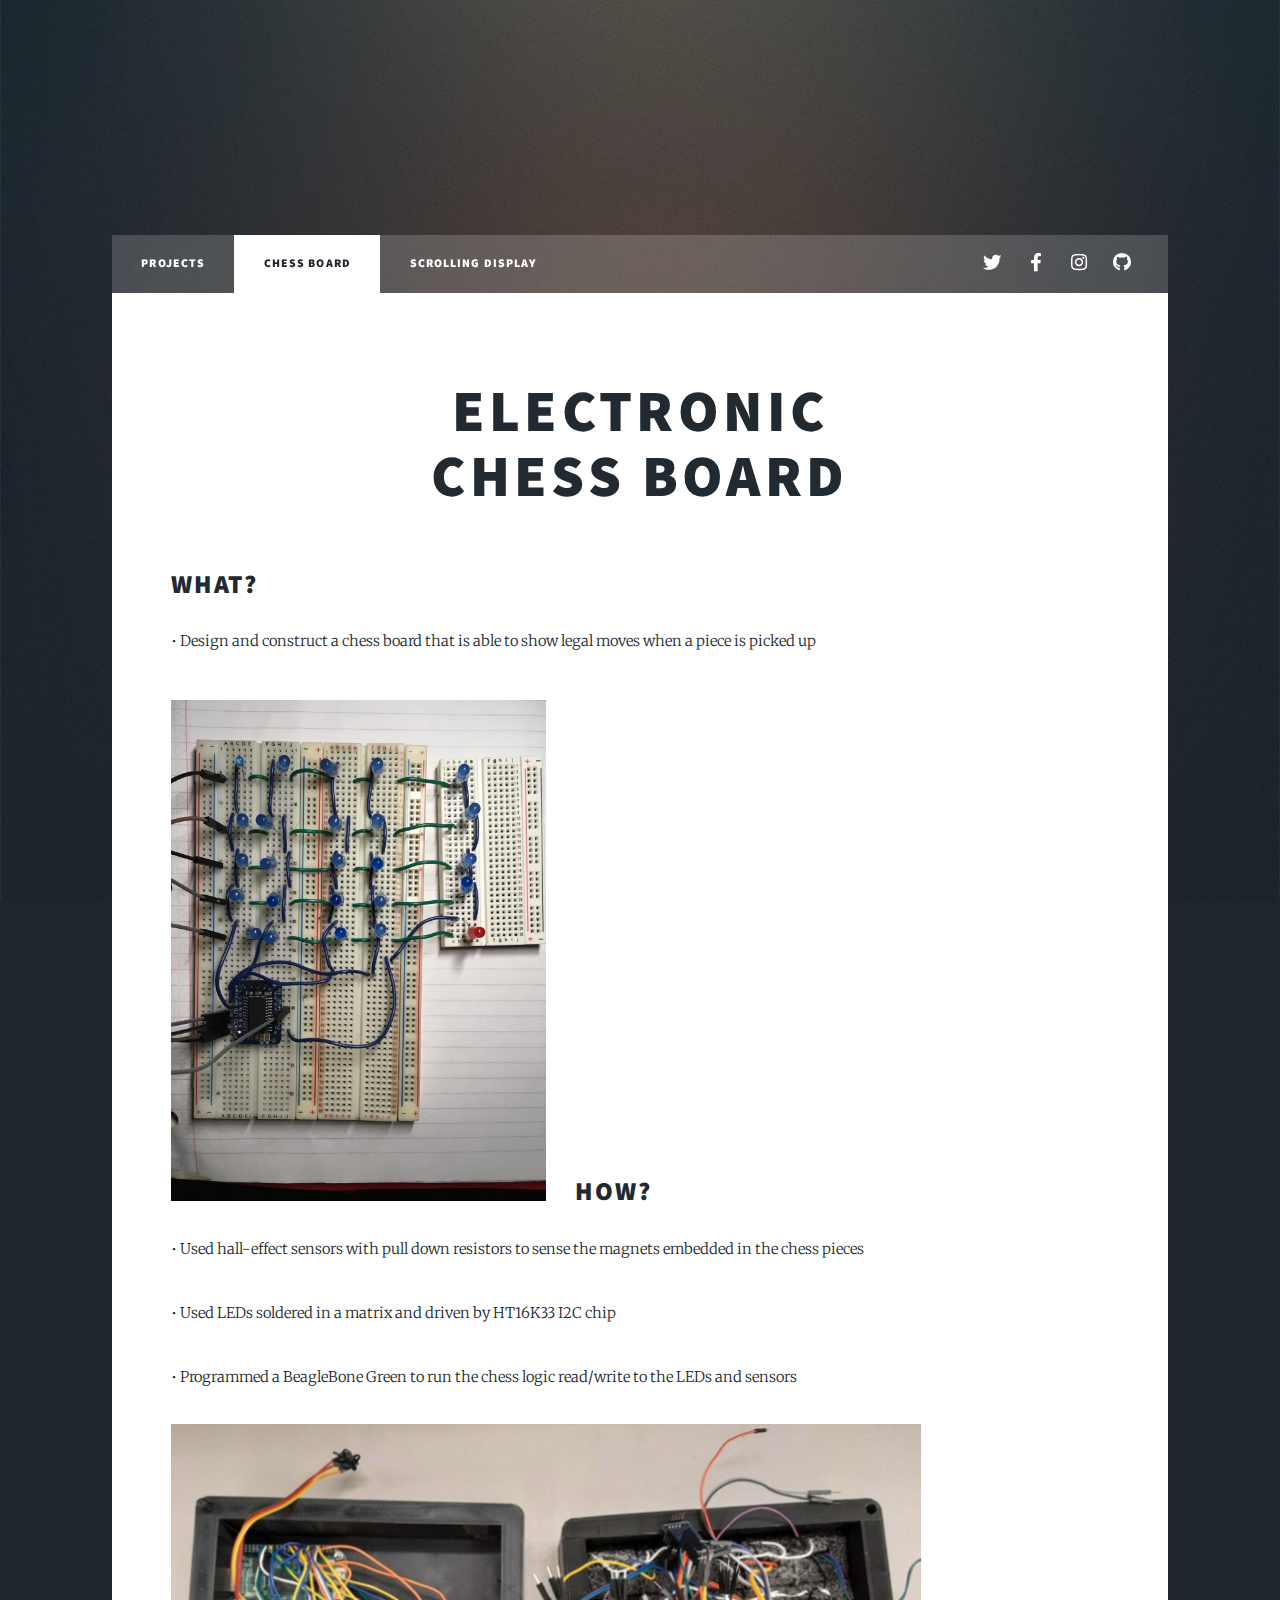
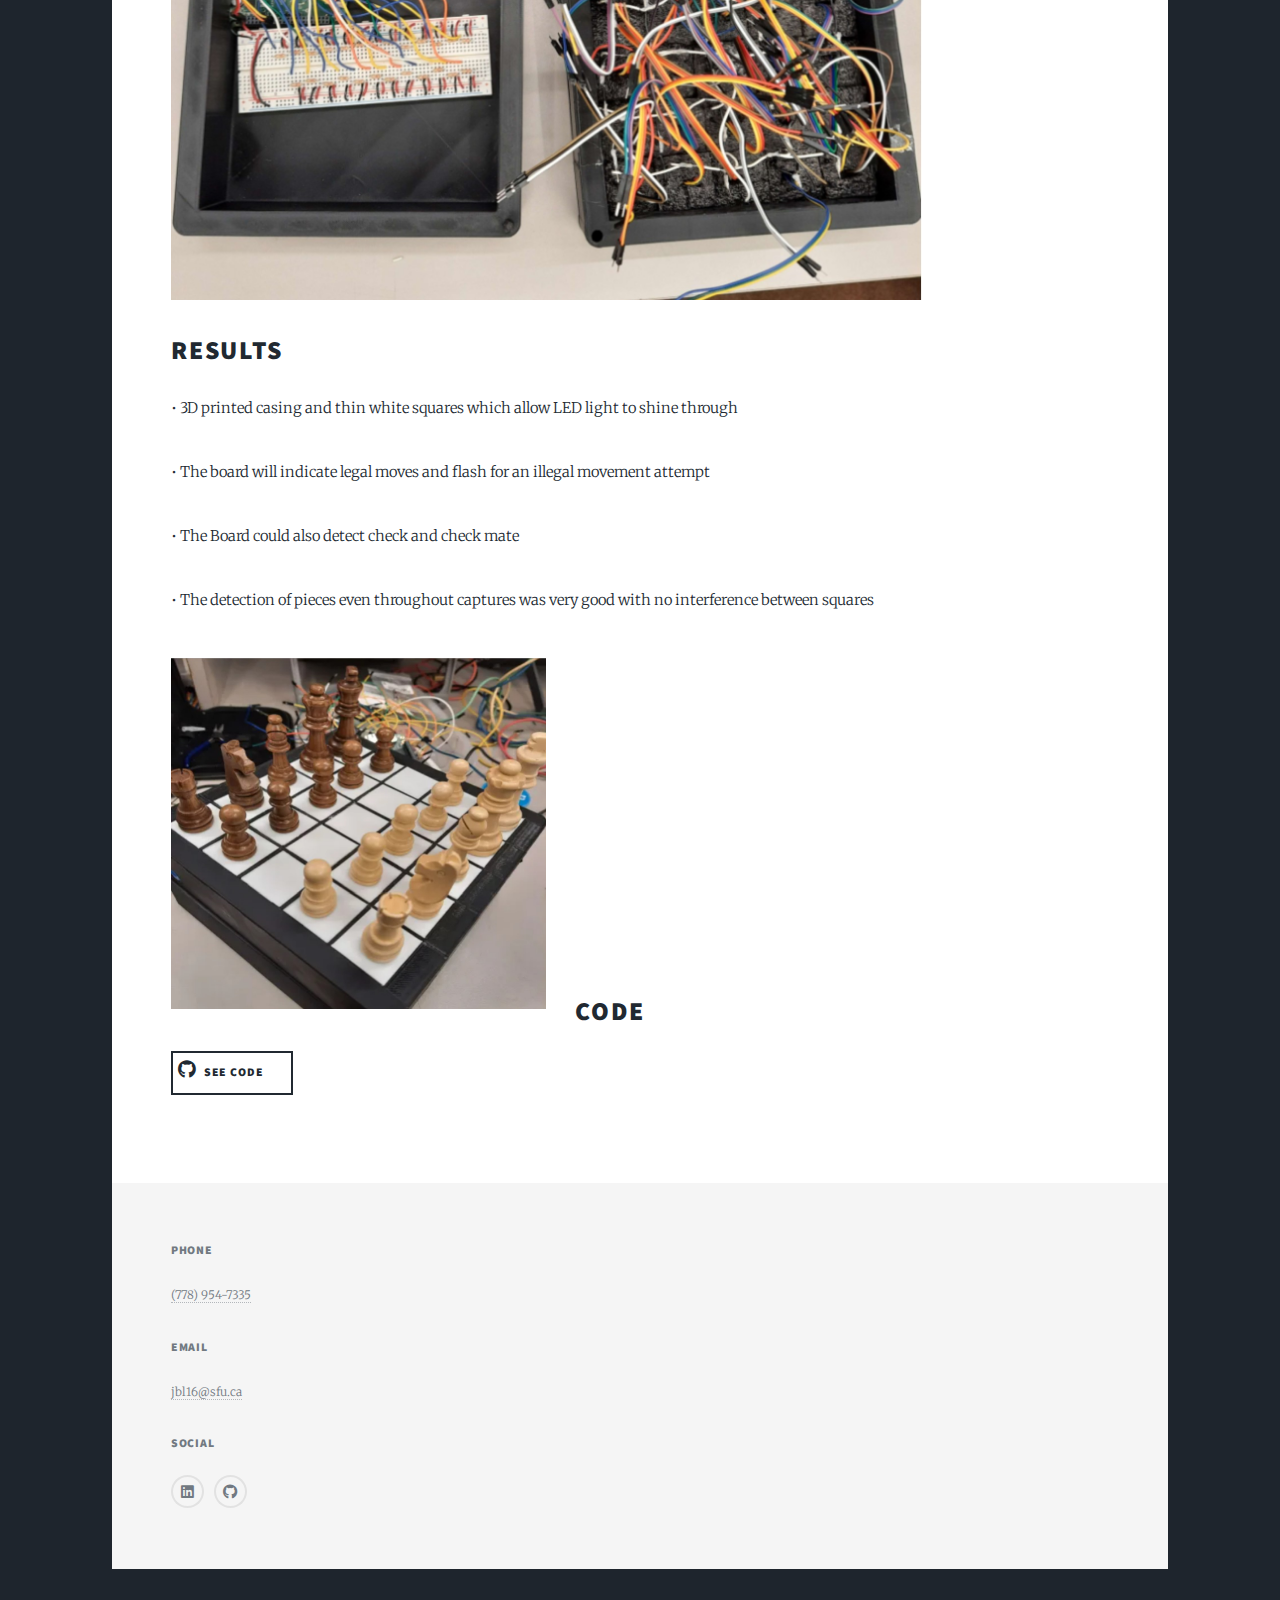
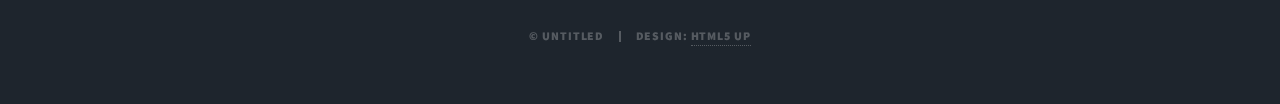
==== commit 576f23db: "Update chess.html" ====
--- a/chess.html
+++ b/chess.html
@@ -49,7 +49,6 @@
 								</header>
 								<div class="text-section">
 									<h2>What?</h2>
-									<p>•	Design and construct a chess board that is able to show legal moves when a piece is picked up</p>
 									<p>•	Design and construct a chess board that is able to show legal moves when a piece is picked up</p>
 									</div>
 								<div class="image left"><img src="images/pic01.jpg" alt="" /></div>
@@ -152,4 +151,4 @@
 			<script src="assets/js/main.js"></script>
 
 	</body>
-</html>+</html>
--- a/assets/css/main.css
+++ b/assets/css/main.css
@@ -1,10 +1,10 @@
 @import url(fontawesome-all.min.css);
 @import url("https://fonts.googleapis.com/css?family=Merriweather:300,700,300italic,700italic|Source+Sans+Pro:900");
 
-/*
-	Massively by HTML5 UP
-	html5up.net | @ajlkn
-	Free for personal and commercial use under the CCA 3.0 license (html5up.net/license)
+/*
+	Massively by HTML5 UP
+	html5up.net | @ajlkn
+	Free for personal and commercial use under the CCA 3.0 license (html5up.net/license)
 */
 
 html, body, div, span, applet, object,
@@ -2613,23 +2613,26 @@
 		}
 
 		.image.right {
-			float: right;
+			inline-start: right;
 			margin: 0 0 2rem 2rem;
 			top: 0.75rem;
 		}
 
 		.image.fit {
 			display: block;
-			margin: 2.5rem 0;
-			width: 100%;
-		}
-
+			justify-content: center;
+			align-items: center;
+			
+		}
 			.image.fit:first-child {
-				margin-top: 0;
+				max-width: 20%;
+				height: auto;
 			}
 
 			.image.fit img {
-				width: 100%;
+				max-width: 80%;
+
+				height: auto;
 			}
 
 		.image.main {
@@ -2639,7 +2642,7 @@
 		}
 
 			.image.main:first-child {
-				margin-top: 0;
+				margin-top: 10;
 			}
 
 			.image.main img {
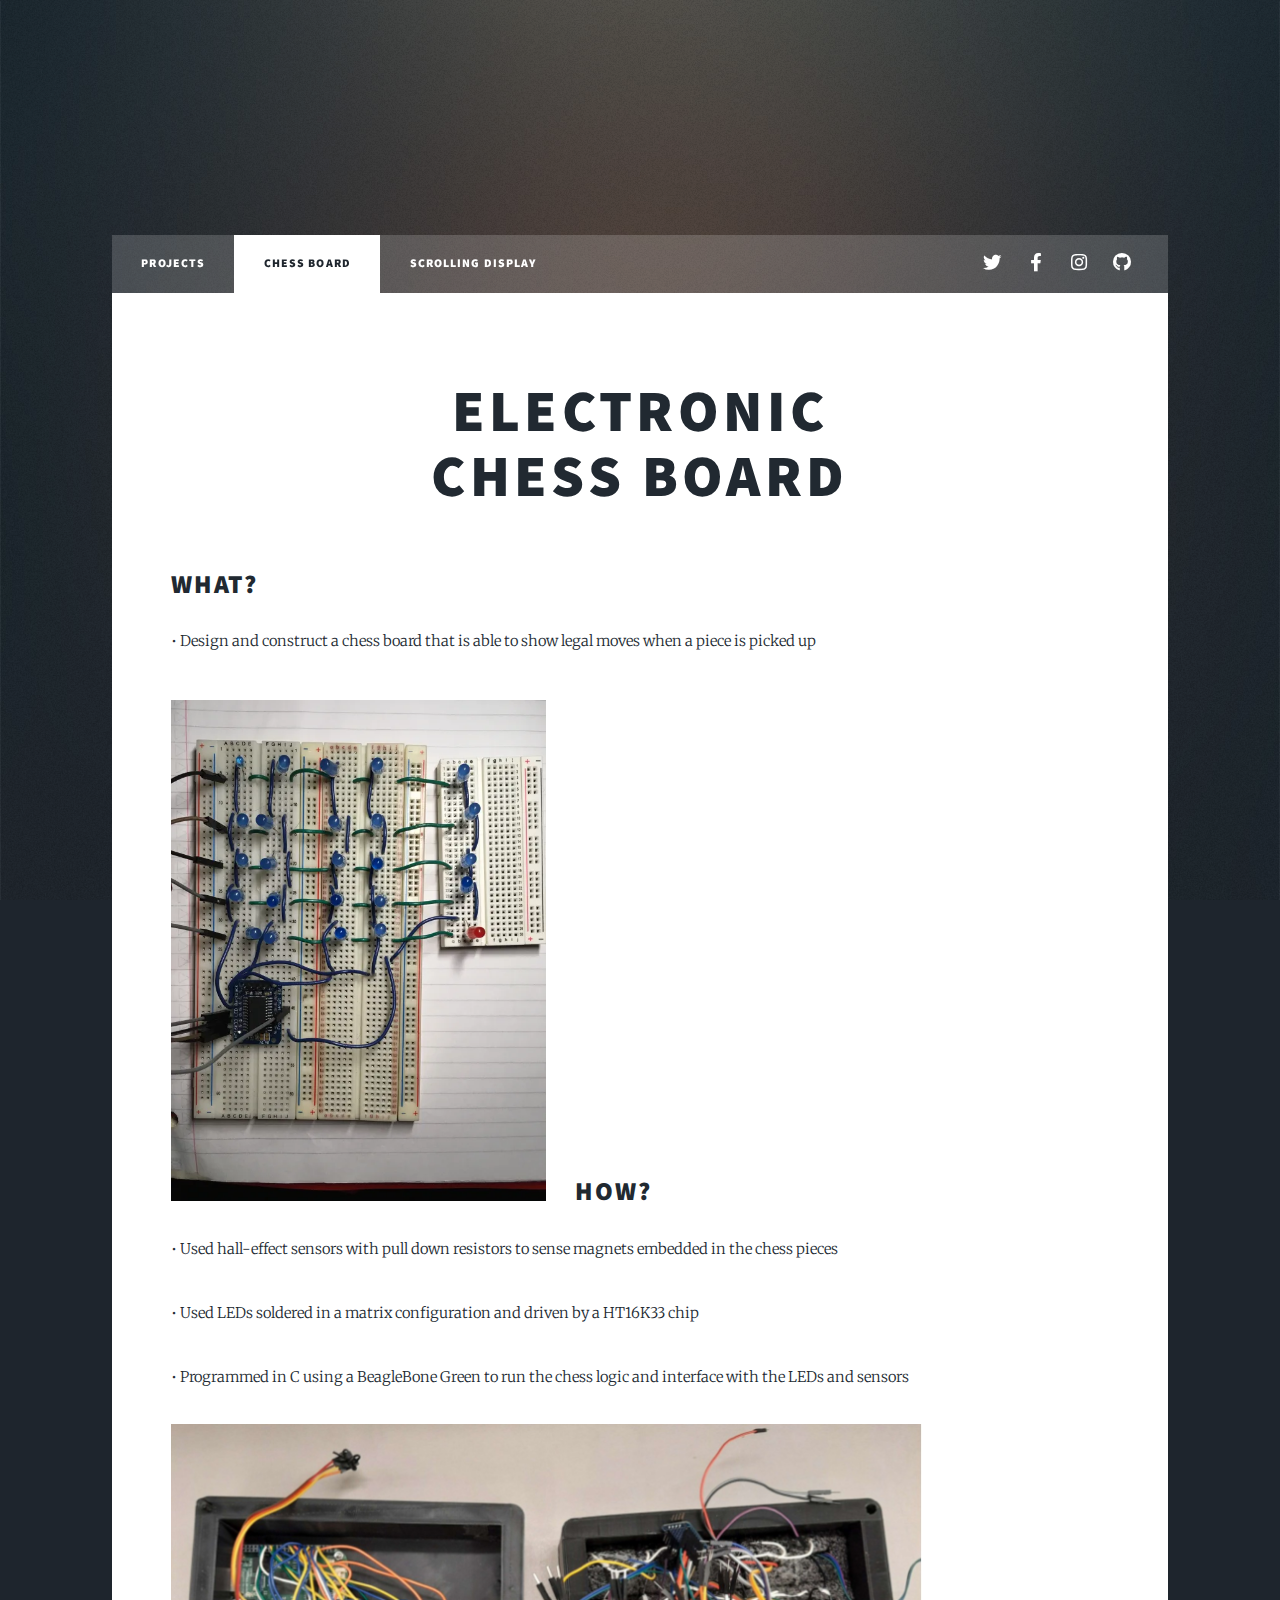
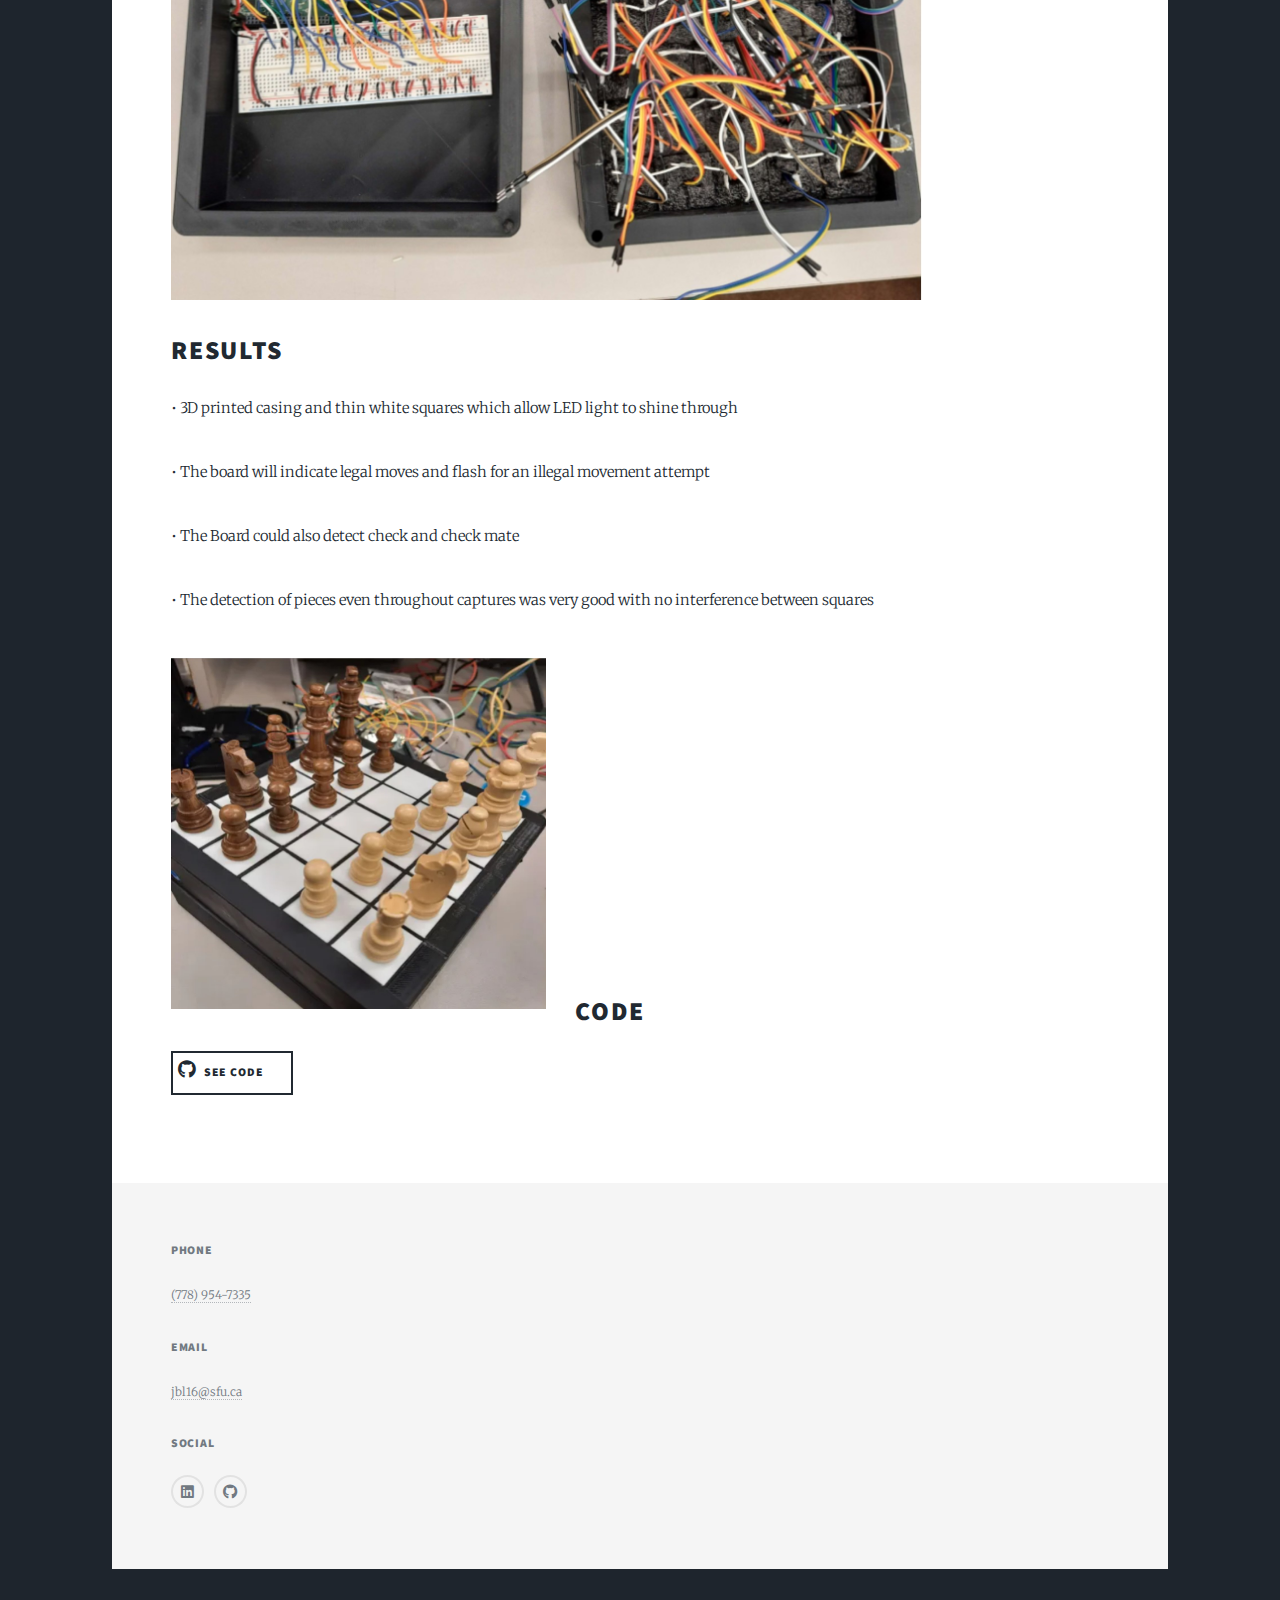
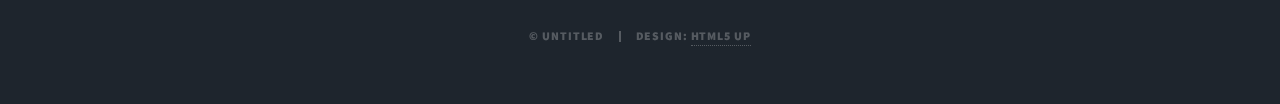
==== commit c1d046a7: "Update chess.html" ====
--- a/chess.html
+++ b/chess.html
@@ -70,9 +70,9 @@
 								<div><span style="padding-left:30px;"></span></div>
 								<div class="text-section">
 								<h2>How?</h2>
-								<p>•	Used hall-effect sensors with pull down resistors to sense the magnets embedded in the chess pieces</p>
-								<p>•	Used LEDs soldered in a matrix and driven by HT16K33 I2C chip</p>
-								<p>•	Programmed a BeagleBone Green to run the chess logic read/write to the LEDs and sensors</p>	
+								<p>•	Used hall-effect sensors with pull down resistors to sense magnets embedded in the chess pieces</p>
+								<p>•	Used LEDs soldered in a matrix configuration and driven by a HT16K33 chip</p>
+								<p>•	Programmed in C using a BeagleBone Green to run the chess logic and interface with the LEDs and sensors</p>	
 							
 								<div class="image fit"><img src="images/open.jpg" alt="" /></div>
 								<div><span style="padding-left:30px;"></span></div>
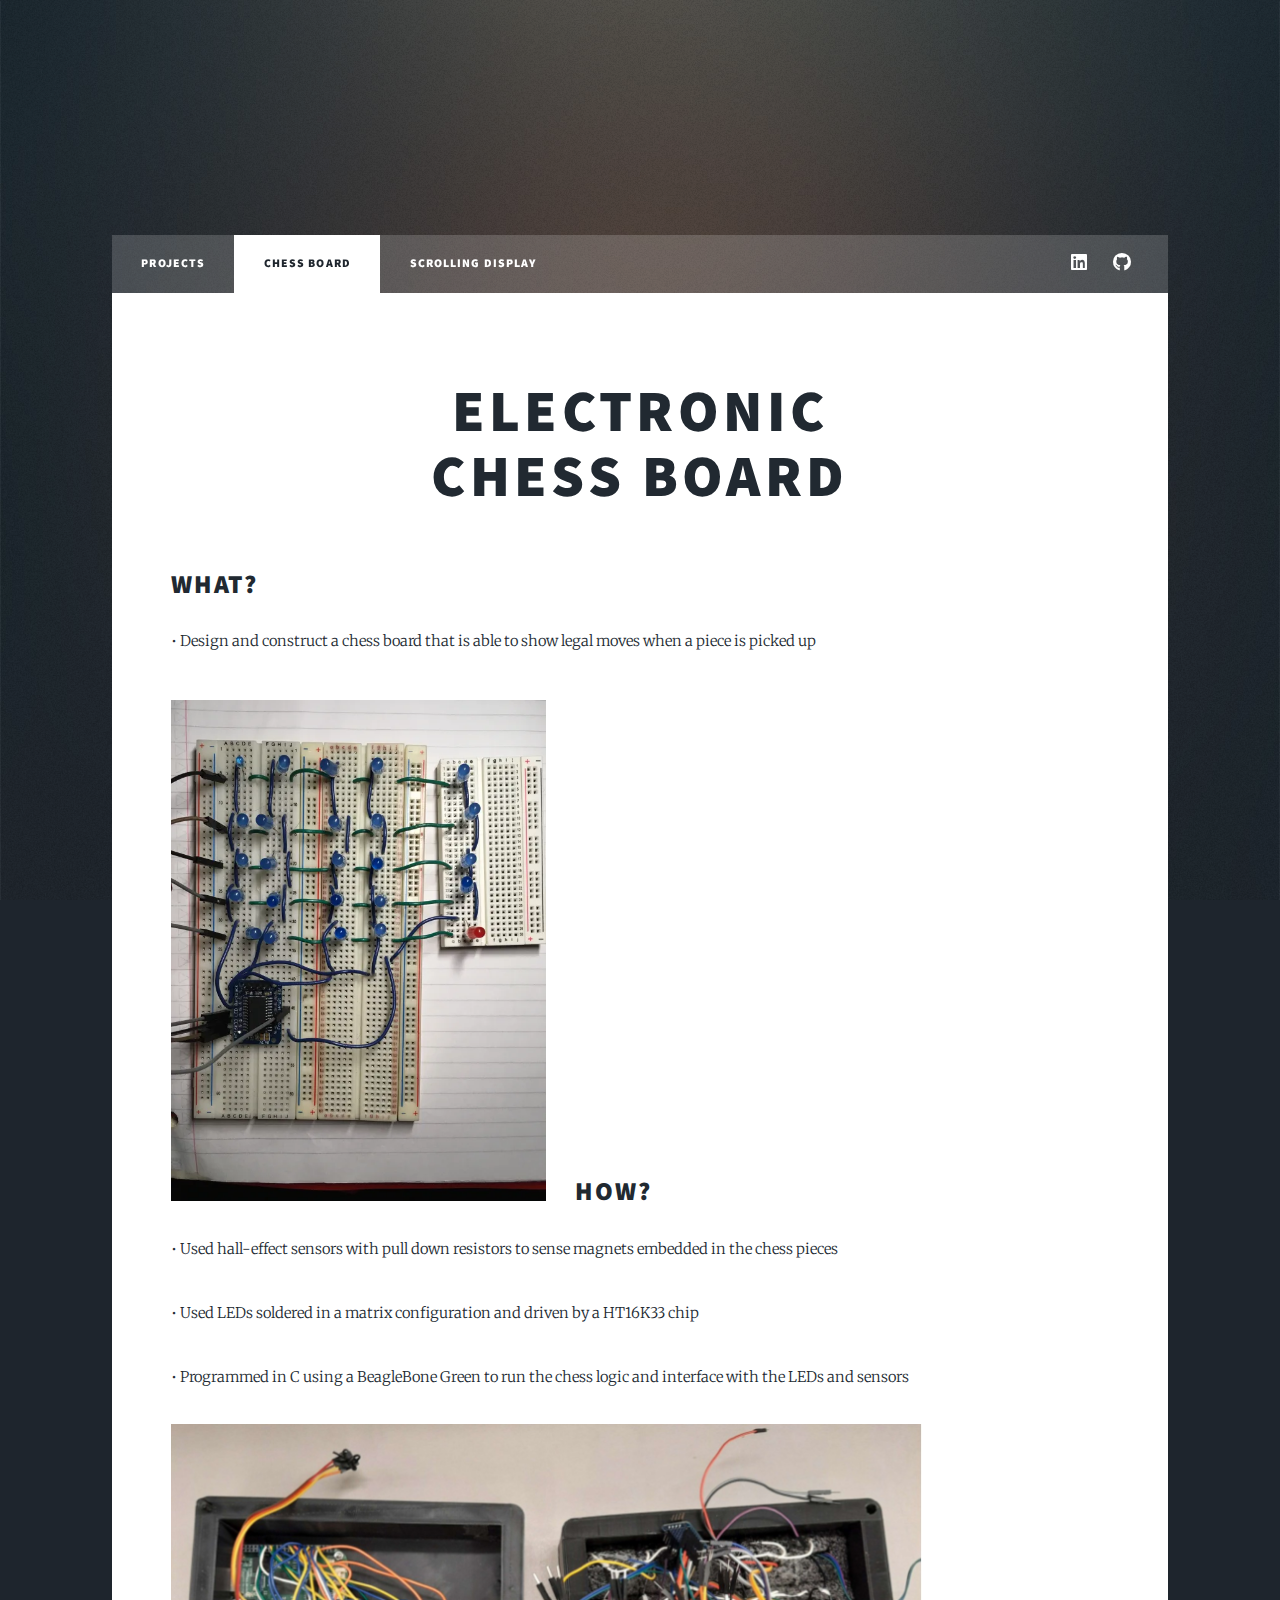
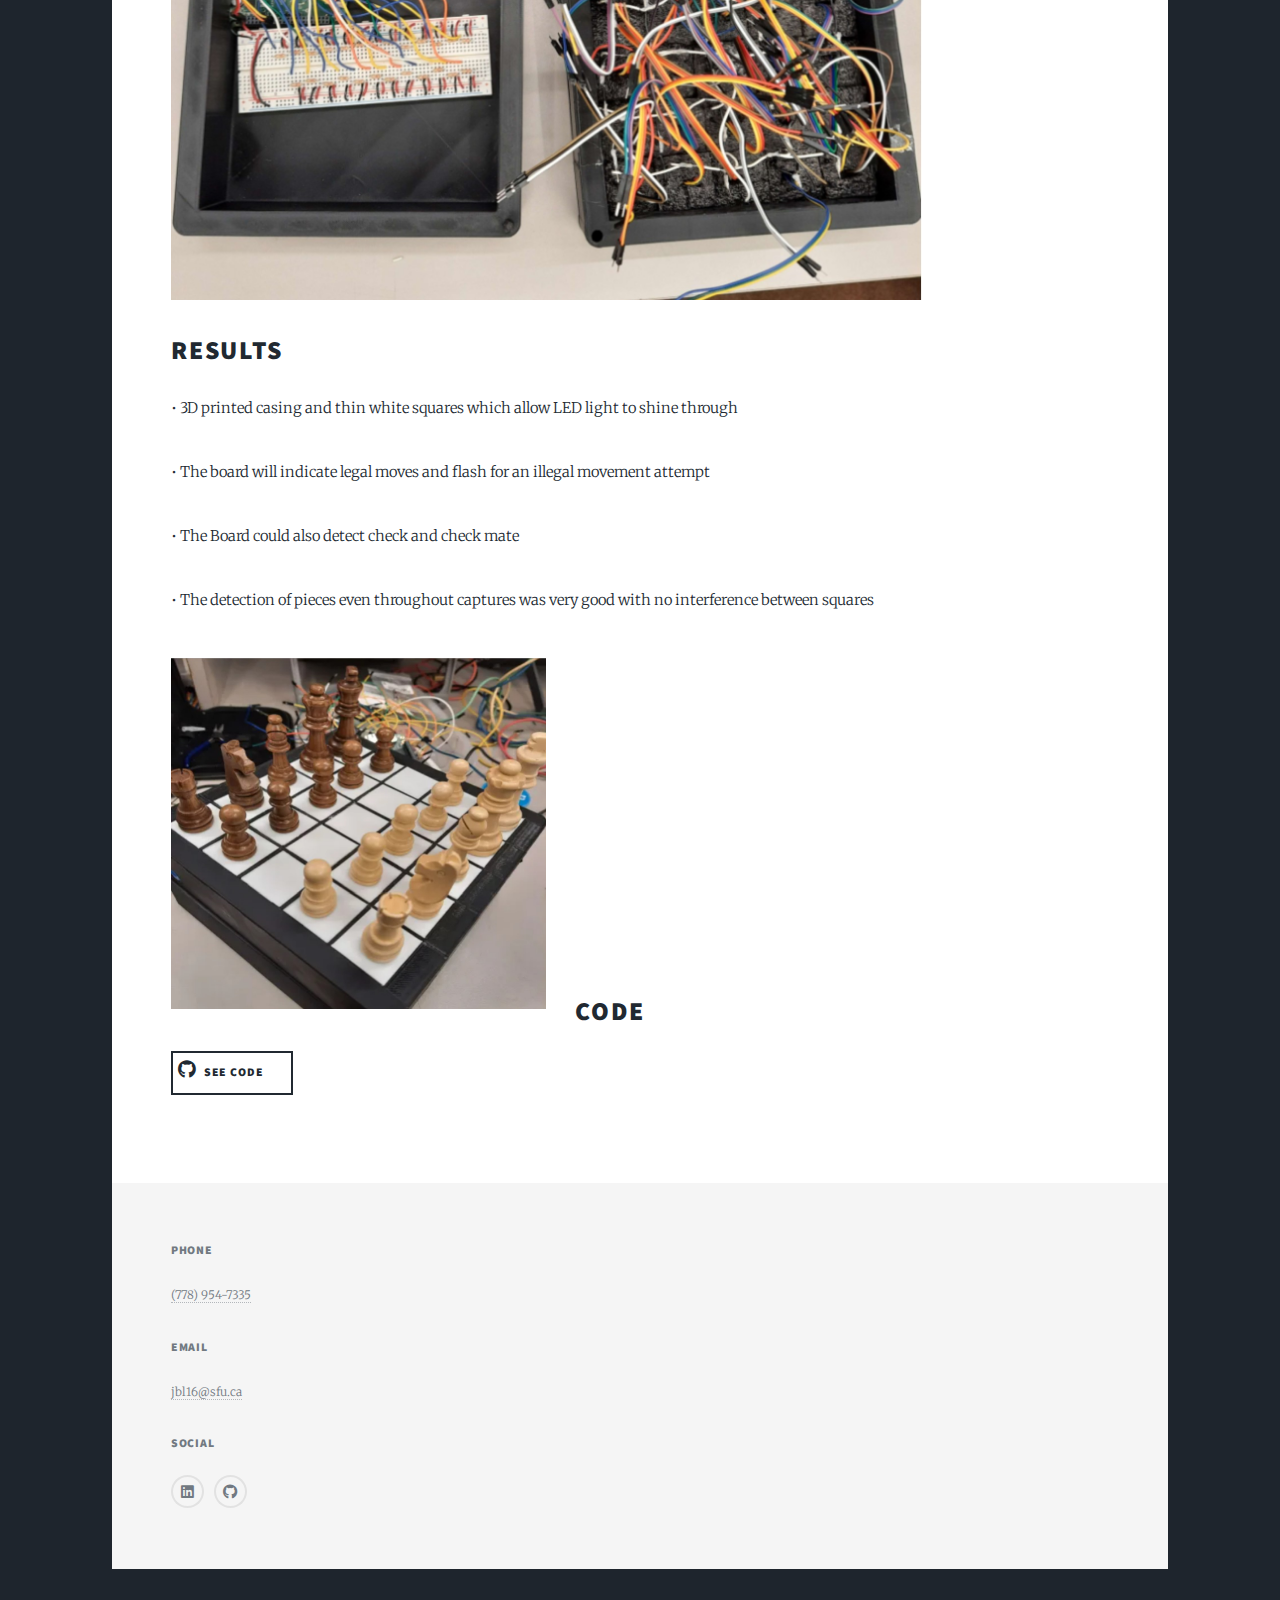
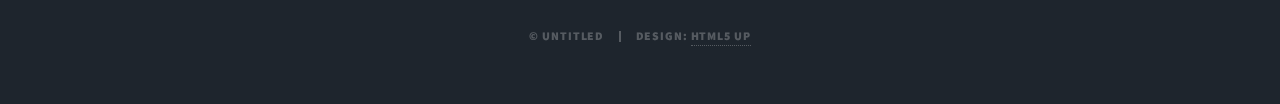
==== commit db2fe51c: "Update chess.html" ====
--- a/chess.html
+++ b/chess.html
@@ -29,11 +29,9 @@
 							<li class="active"><a href="chess.html">chess Board</a></li>
 							<li><a href="fpga.html">scrolling display</a></li>
 						</ul>
-						<ul class="icons">
-							<li><a href="#" class="icon brands fa-twitter"><span class="label">Twitter</span></a></li>
-							<li><a href="#" class="icon brands fa-facebook-f"><span class="label">Facebook</span></a></li>
-							<li><a href="#" class="icon brands fa-instagram"><span class="label">Instagram</span></a></li>
-							<li><a href="#" class="icon brands fa-github"><span class="label">GitHub</span></a></li>
+						<ul class="icons alt">
+							<li><a href="https://www.linkedin.com/in/joellerner-ee" class="icon brands alt fa-linkedin"><span class="label">linkedin</span></a></li>
+							<li><a href="https://github.com/cactuscontact" class="icon brands alt fa-github"><span class="label">GitHub</span></a></li>
 						</ul>
 					</nav>
 
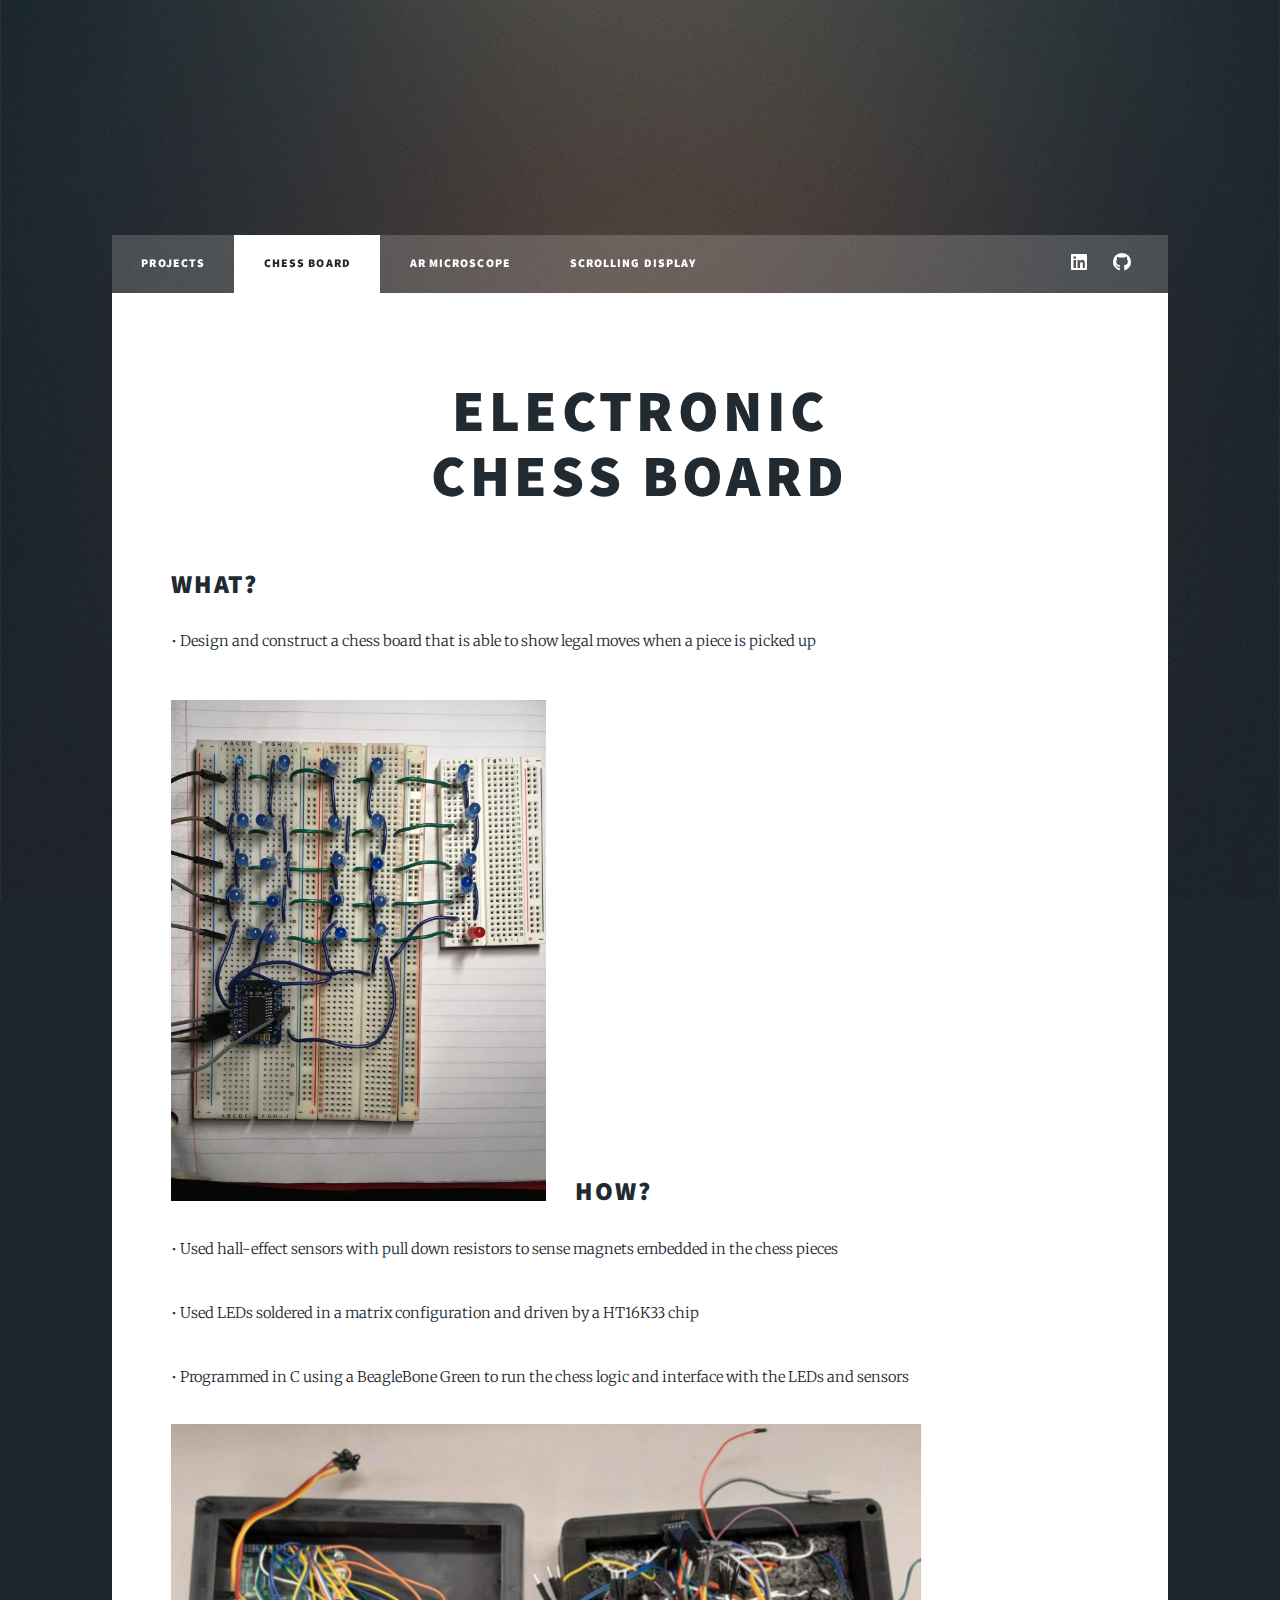
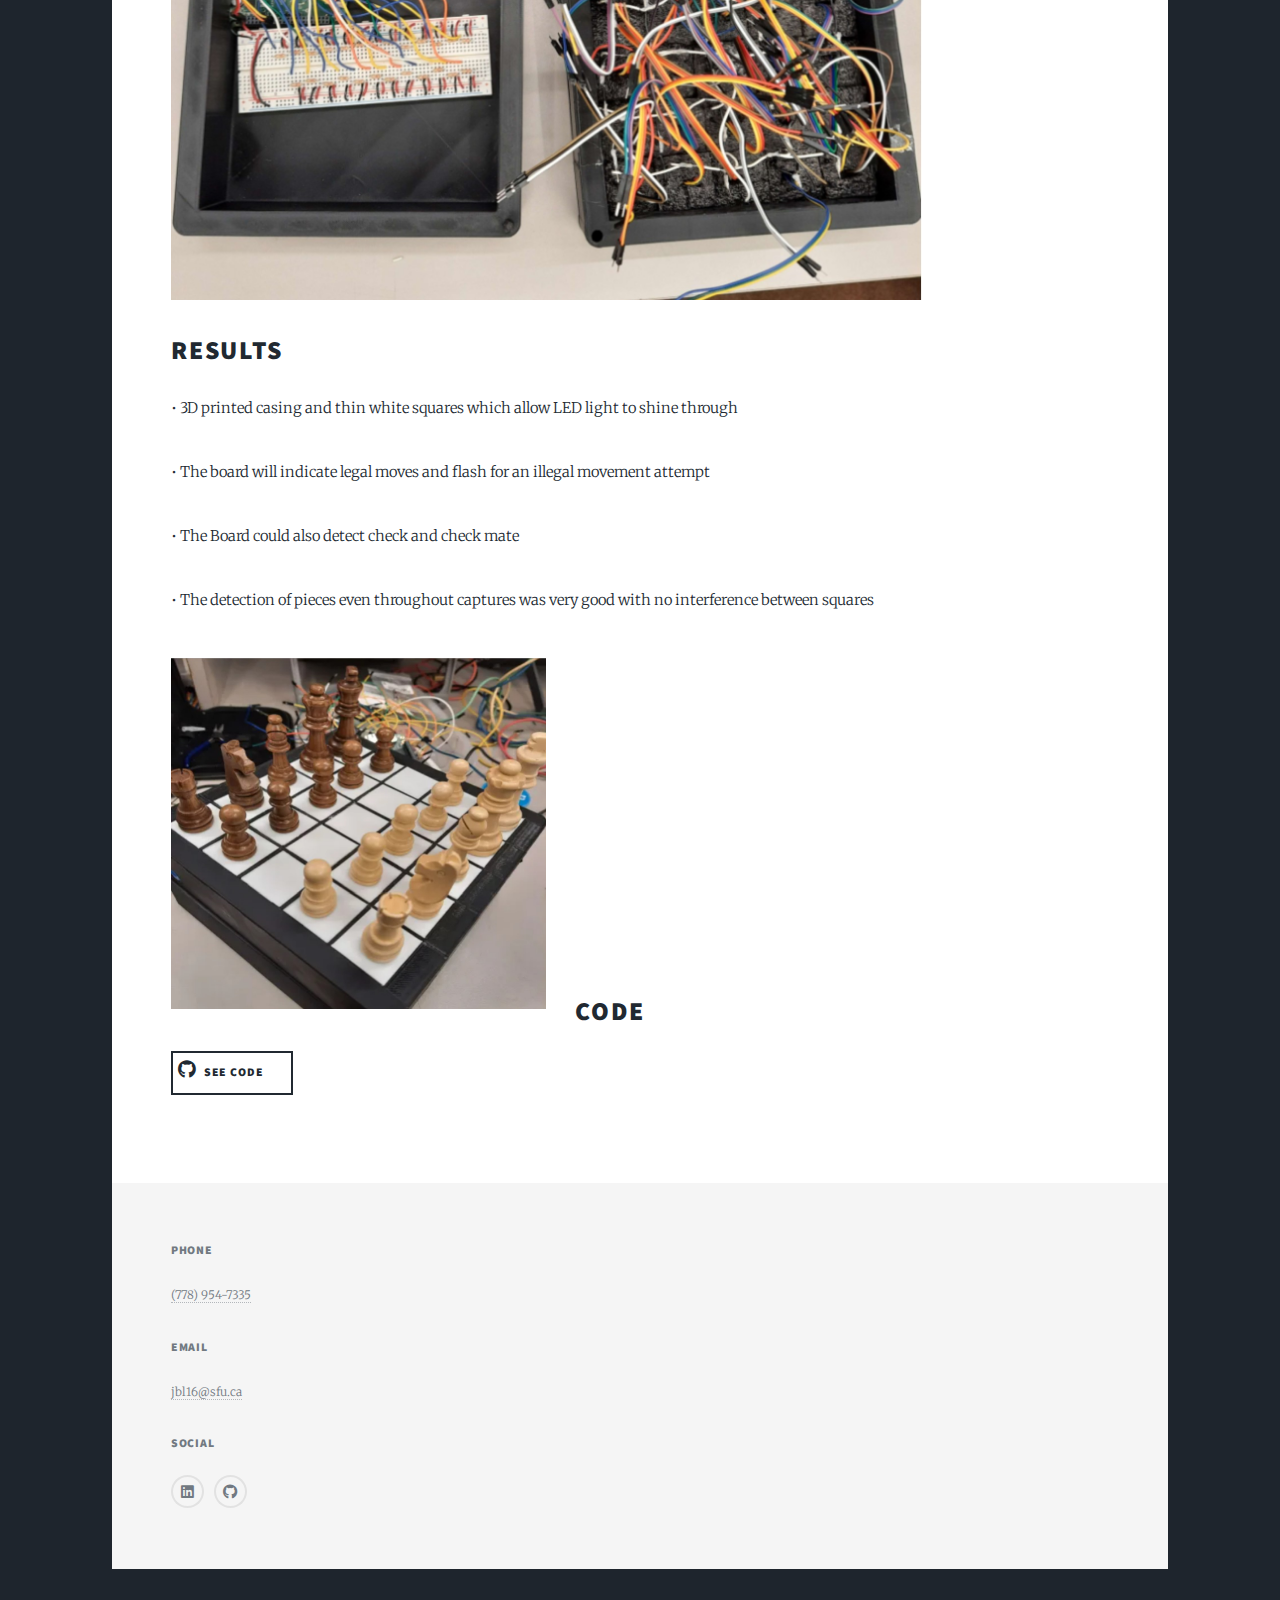
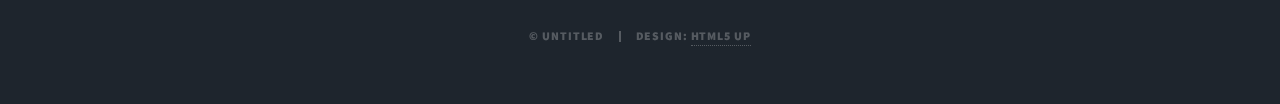
==== commit 139f0701: "Update chess.html" ====
--- a/chess.html
+++ b/chess.html
@@ -1,9 +1,5 @@
+
 <!DOCTYPE HTML>
-<!--
-	Massively by HTML5 UP
-	html5up.net | @ajlkn
-	Free for personal and commercial use under the CCA 3.0 license (html5up.net/license)
--->
 <html>
 	<head>
 		<title>Generic Page - Massively by HTML5 UP</title>
@@ -27,12 +23,13 @@
 						<ul class="links">
 							<li><a href="index.html">Projects</a></li>
 							<li class="active"><a href="chess.html">chess Board</a></li>
+							<li><a href="microscope.html">AR Microscope</a></li>
 							<li><a href="fpga.html">scrolling display</a></li>
 						</ul>
 						<ul class="icons alt">
 							<li><a href="https://www.linkedin.com/in/joellerner-ee" class="icon brands alt fa-linkedin"><span class="label">linkedin</span></a></li>
 							<li><a href="https://github.com/cactuscontact" class="icon brands alt fa-github"><span class="label">GitHub</span></a></li>
-						</ul>
+						</ul></ul>
 					</nav>
 
 				<!-- Main -->
